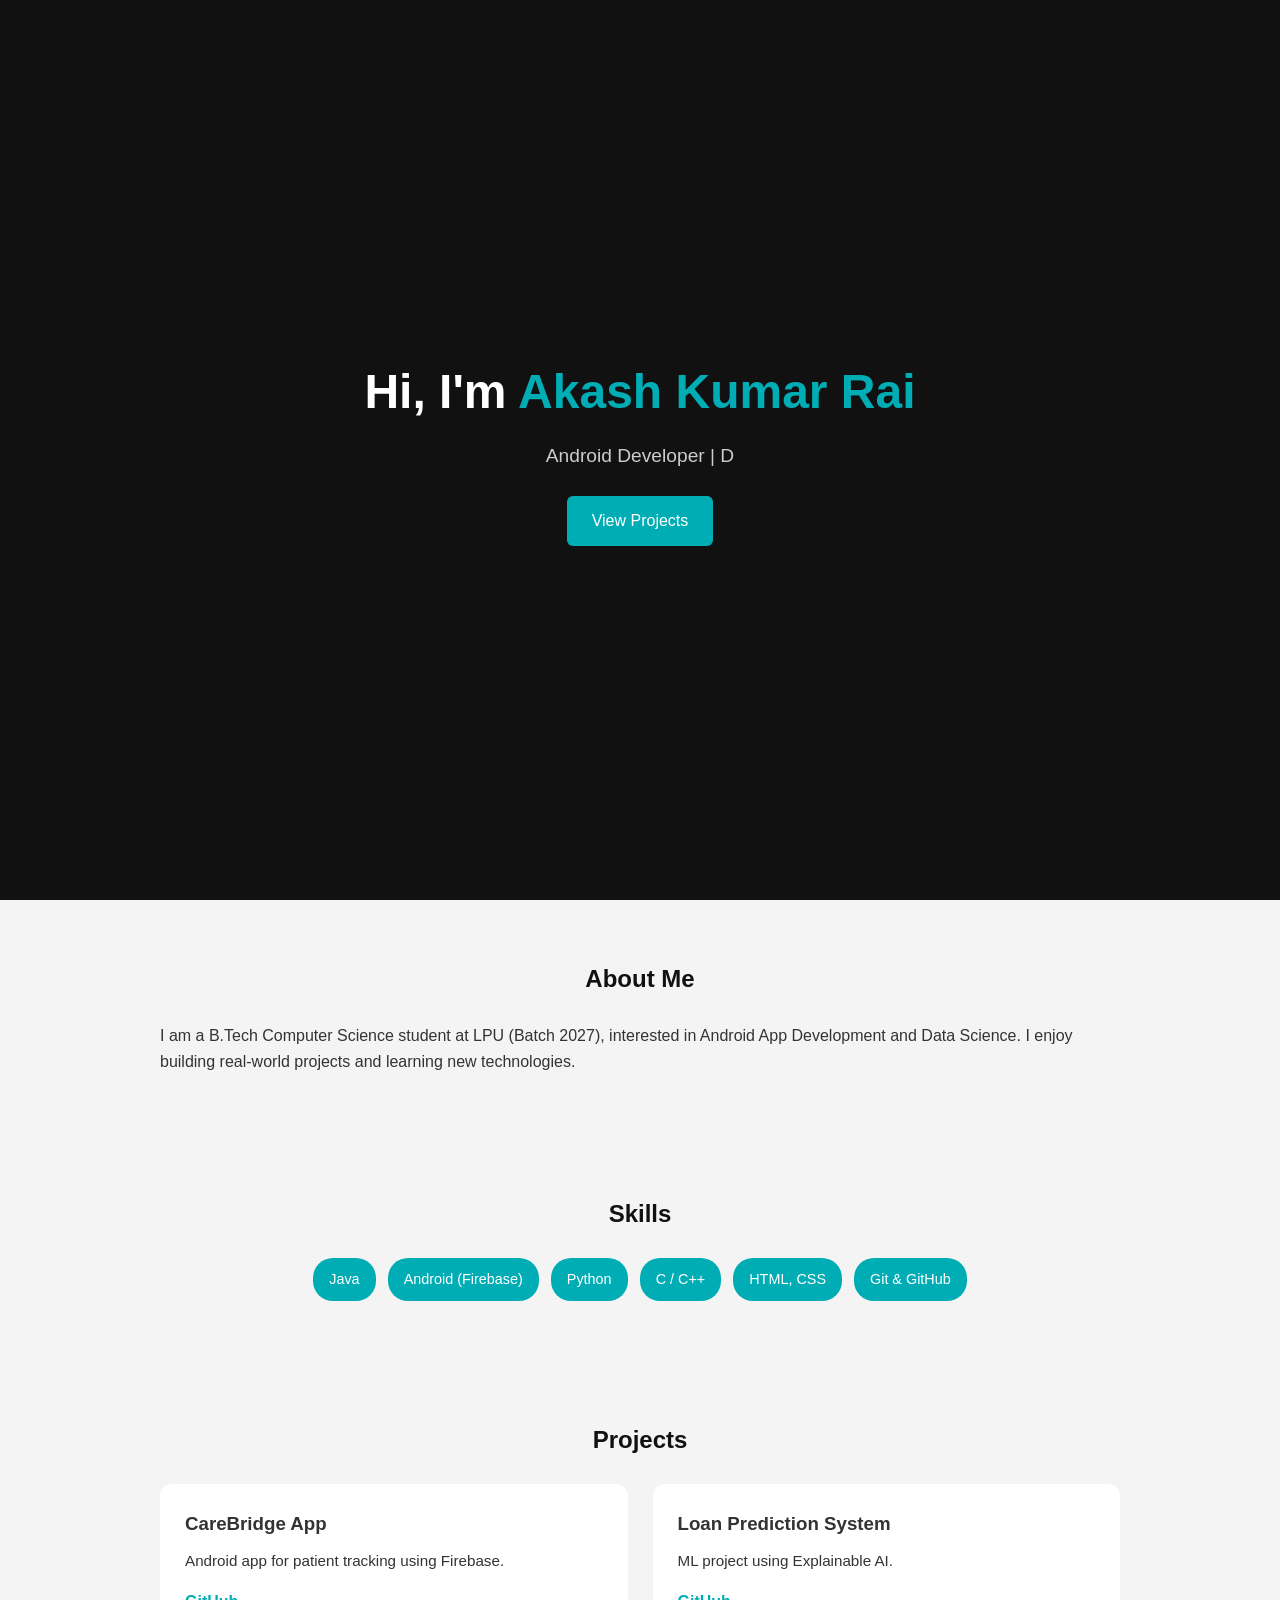
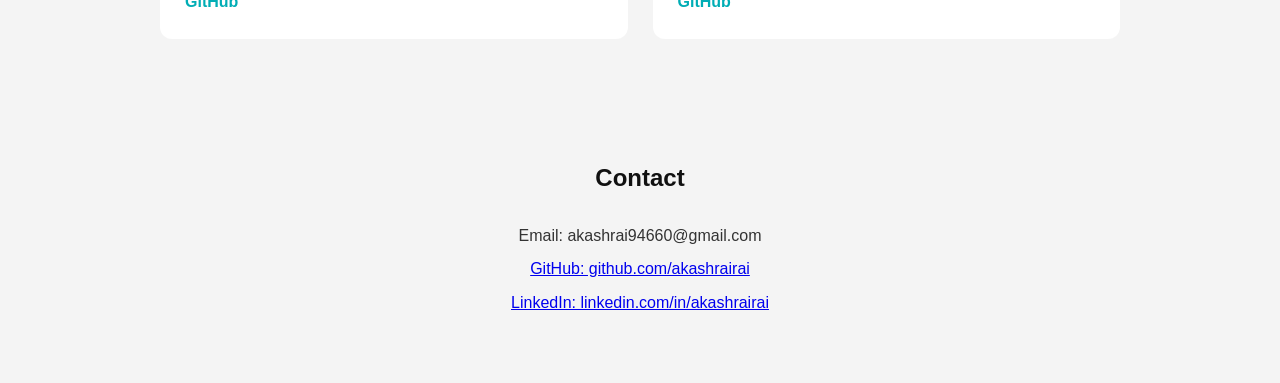
==== index.html @ 130ffe8b "initial portfolio commit" ====
<!DOCTYPE html>
<html lang="en">
<head>
  <meta charset="UTF-8" />
  <meta name="viewport" content="width=device-width, initial-scale=1.0"/>
  <title>Your Name | Portfolio</title>
  <link rel="stylesheet" href="style.css">
</head>
<body>

<header class="hero">
  <h1>Hi, I'm <span>Akash Kumar Rai</span></h1>
  <p id="typing"></p>
  <a href="#projects" class="btn">View Projects</a>
</header>

<section id="about" class="fade-in">
  <h2>About Me</h2>
  <p>I am a B.Tech Computer Science student at LPU (Batch 2027), interested in Android App Development and Data Science. I enjoy building real-world projects and learning new technologies.</p>
</section>

<section id="skills" class="fade-in">
  <h2>Skills</h2>
  <ul class="skills-list">
    <li>Java</li>
    <li>Android (Firebase)</li>
    <li>Python</li>
    <li>C / C++</li>
    <li>HTML, CSS</li>
    <li>Git & GitHub</li>
  </ul>
</section>

<section id="projects" class="fade-in">
  <h2>Projects</h2>
  <div id="project-container"></div>
</section>

<section id="contact" class="fade-in">
  <h2>Contact</h2>
  <p>Email: akashrai94660@gmail.com</p>
  <p><a href="https://github.com/akashrairai">GitHub: github.com/akashrairai</a></p>
  <p><a href="https://linkedin.com/in/akashrairai">LinkedIn: linkedin.com/in/akashrairai</a></p>
</section>

<script src="script.js"></script>
</body>
</html>
---- style.css ----
/* ===== RESET ===== */
* {
  margin: 0;
  padding: 0;
  box-sizing: border-box;
  font-family: Arial, sans-serif;
}

/* ===== BASE ===== */
html {
  scroll-behavior: smooth;
}

body {
  line-height: 1.6;
  background: #f4f4f4;
  color: #333;
}

/* ===== HERO ===== */
.hero {
  height: 100vh;
  background: #111;
  color: white;
  display: flex;
  flex-direction: column;
  justify-content: center;
  align-items: center;
  text-align: center;
  padding: 20px;
}

.hero h1 {
  font-size: 3rem;
}

.hero span {
  color: #00adb5;
}

#typing {
  margin-top: 10px;
  font-size: 1.2rem;
  color: #ccc;
}

/* ===== BUTTON ===== */
.btn {
  margin-top: 25px;
  padding: 12px 25px;
  background: #00adb5;
  color: white;
  text-decoration: none;
  border-radius: 6px;
  transition: background 0.2s ease, transform 0.2s ease;
}

.btn:hover {
  background: #019aa1;
  transform: translateY(-3px);
}

/* ===== SECTIONS ===== */
section {
  padding: 60px 20px;
  max-width: 1000px;
  margin: auto;
}

h2 {
  margin-bottom: 25px;
  color: #111;
  text-align: center;
}

/* ===== SKILLS ===== */
.skills-list {
  display: flex;
  flex-wrap: wrap;
  gap: 12px;
  justify-content: center;
}

.skills-list li {
  list-style: none;
  background: #00adb5;
  color: white;
  padding: 10px 16px;
  border-radius: 20px;
  font-size: 0.9rem;
}

/* ===== PROJECTS ===== */
#project-container {
  display: grid;
  grid-template-columns: repeat(auto-fit, minmax(260px, 1fr));
  gap: 25px;
}

.project-card {
  background: white;
  padding: 25px;
  border-radius: 12px;
  transition: transform 0.2s ease, box-shadow 0.2s ease;
}

.project-card h3 {
  margin-bottom: 10px;
}

.project-card p {
  font-size: 0.95rem;
  margin-bottom: 15px;
}

.project-card a {
  color: #00adb5;
  font-weight: bold;
  text-decoration: none;
}

.project-card:hover {
  transform: translateY(-5px);
  box-shadow: 0 12px 25px rgba(0,0,0,0.15);
}

/* ===== CONTACT ===== */
#contact p {
  text-align: center;
  margin-bottom: 8px;
}

/* ===== FADE-IN ANIMATION ===== */
.fade-in {
  opacity: 0;
  transform: translateY(20px);
  transition: all 0.8s ease;
}

.fade-in.show {
  opacity: 1;
  transform: translateY(0);
}

/* ===== MOBILE ===== */
@media (max-width: 768px) {
  .hero h1 {
    font-size: 2.2rem;
  }

  section {
    padding: 40px 15px;
  }
}
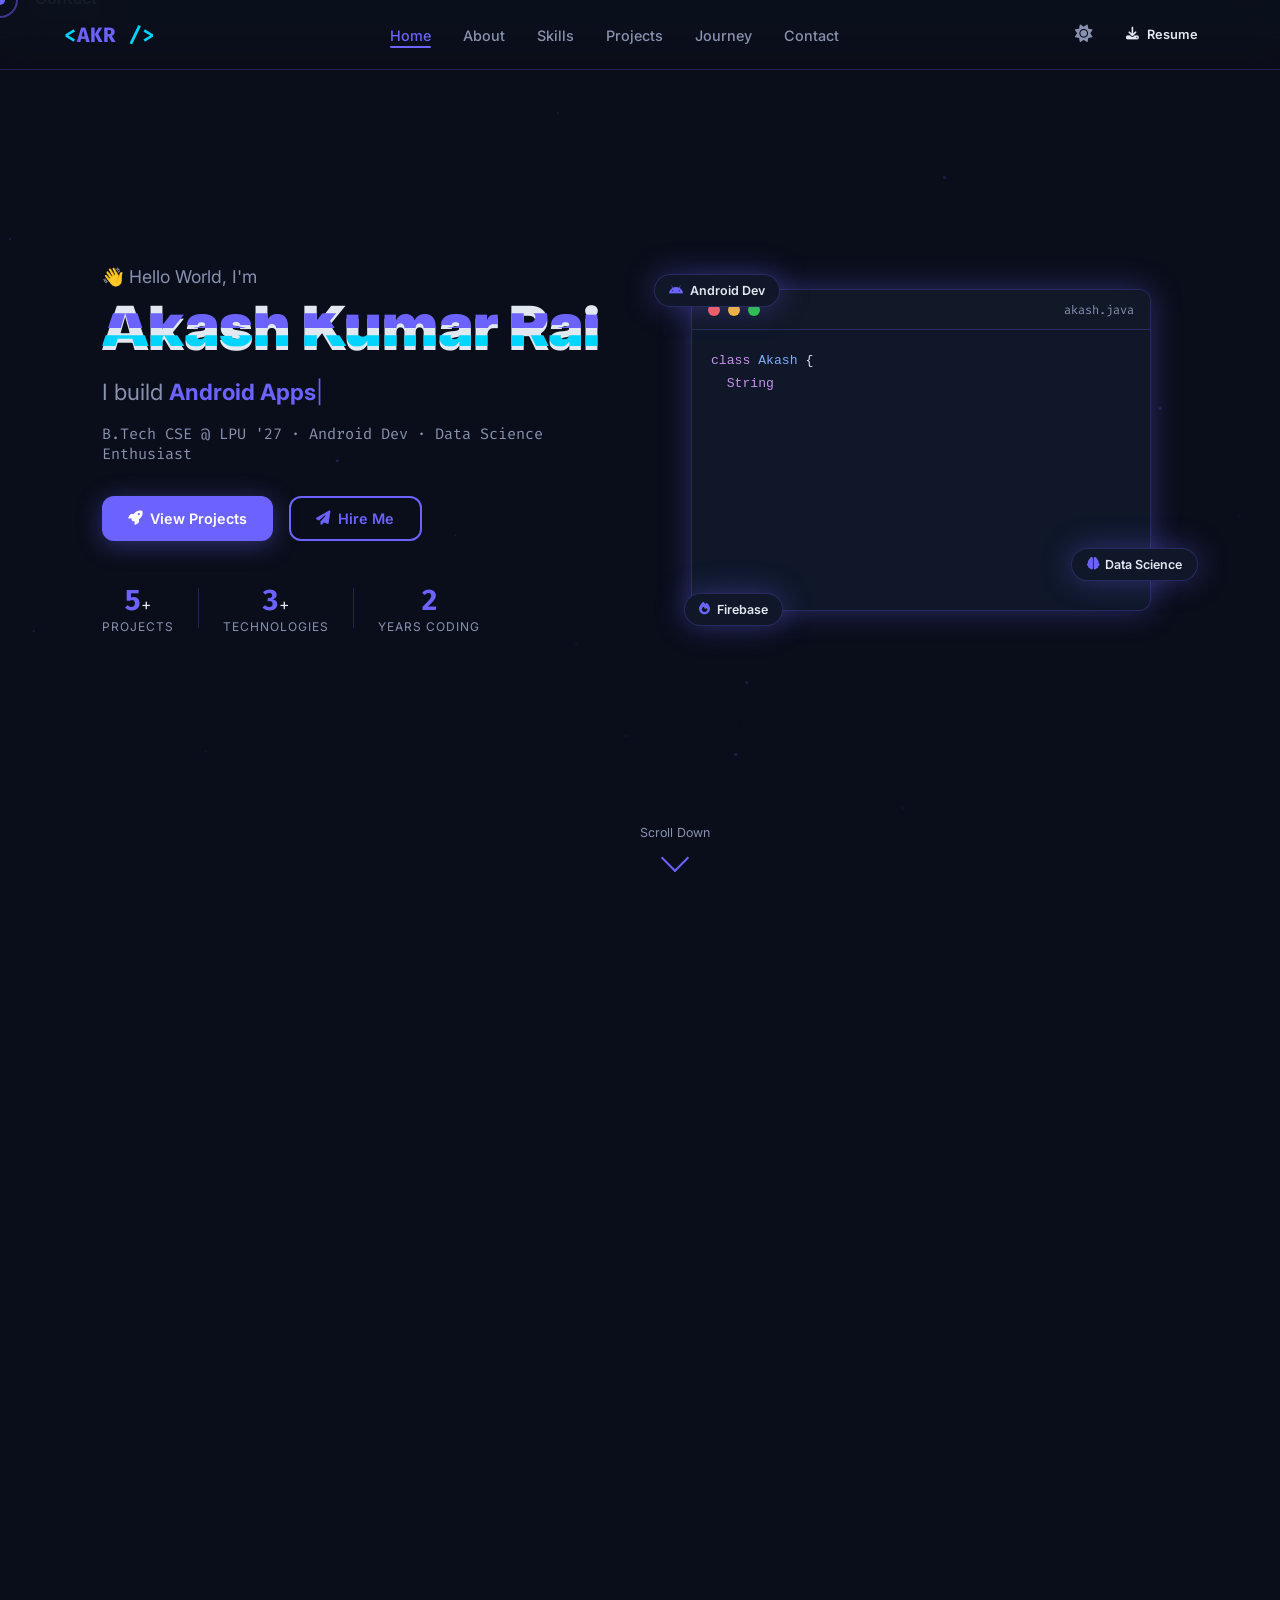
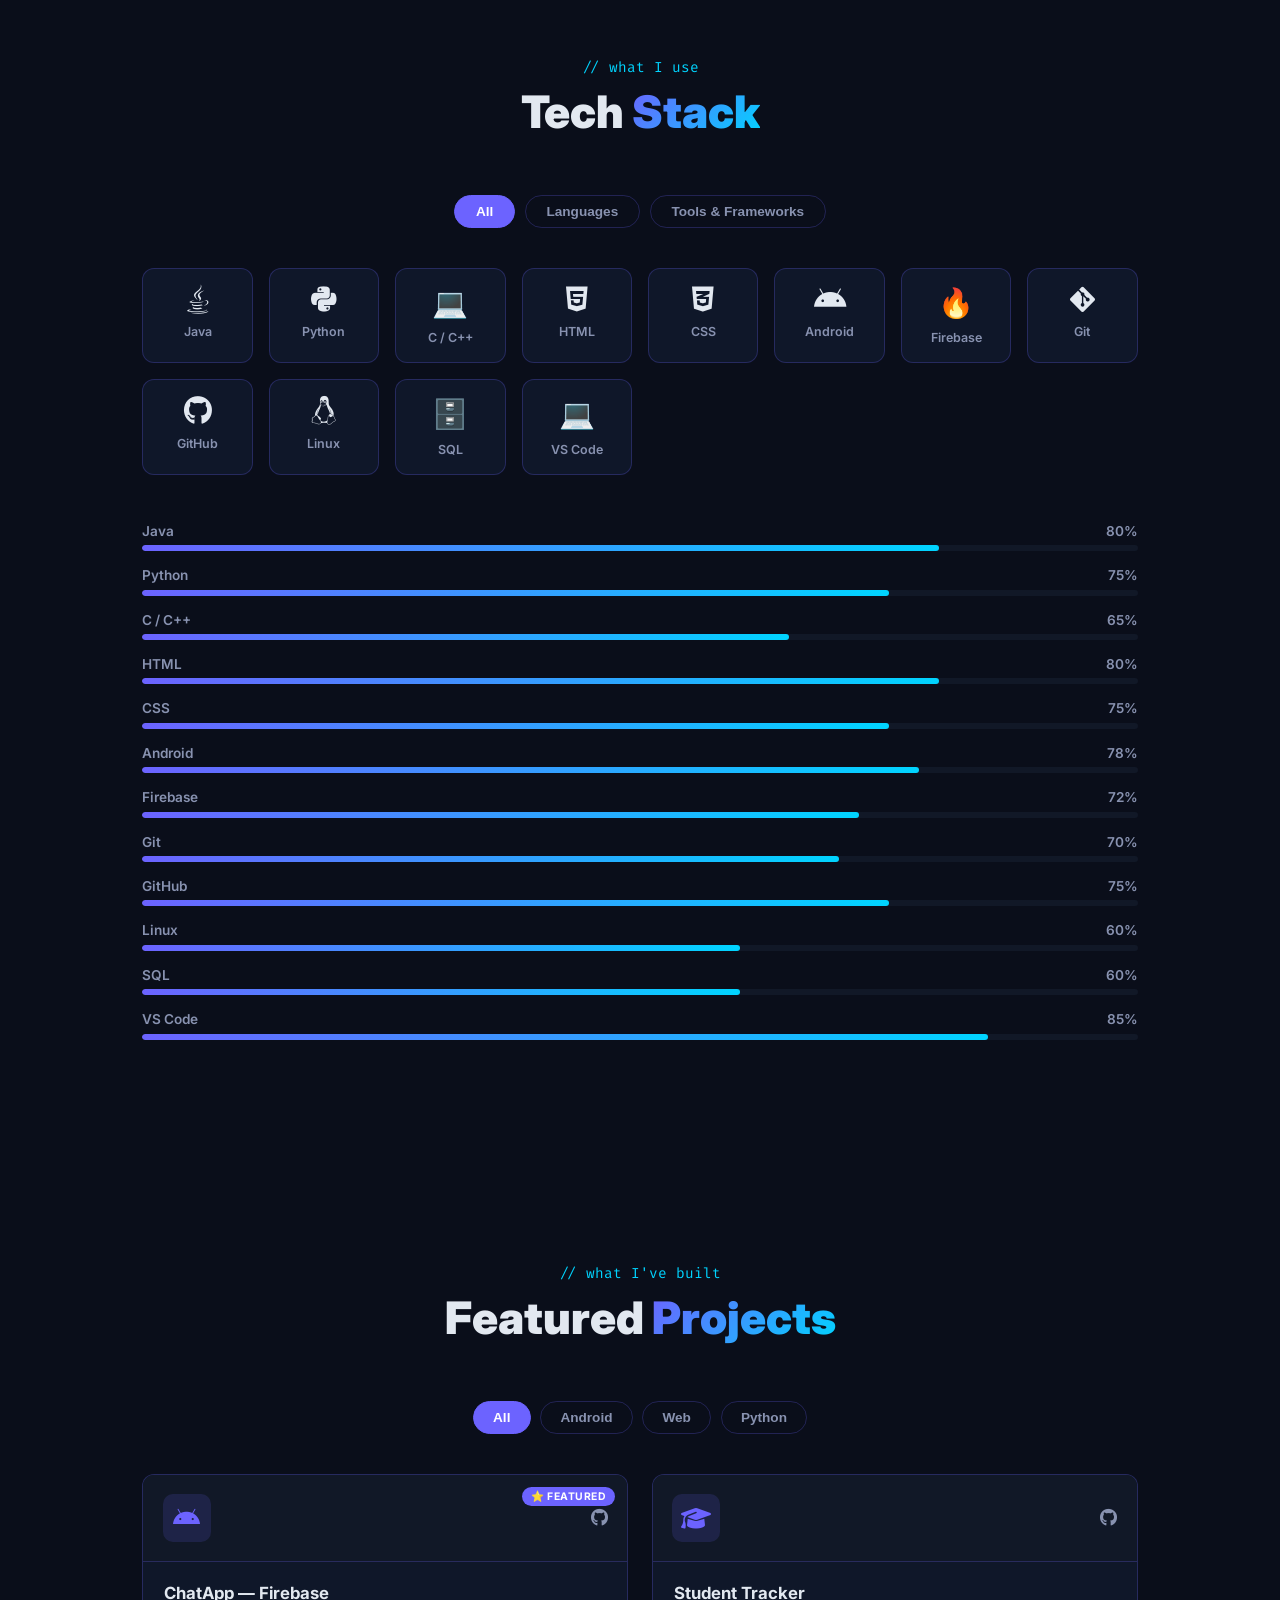
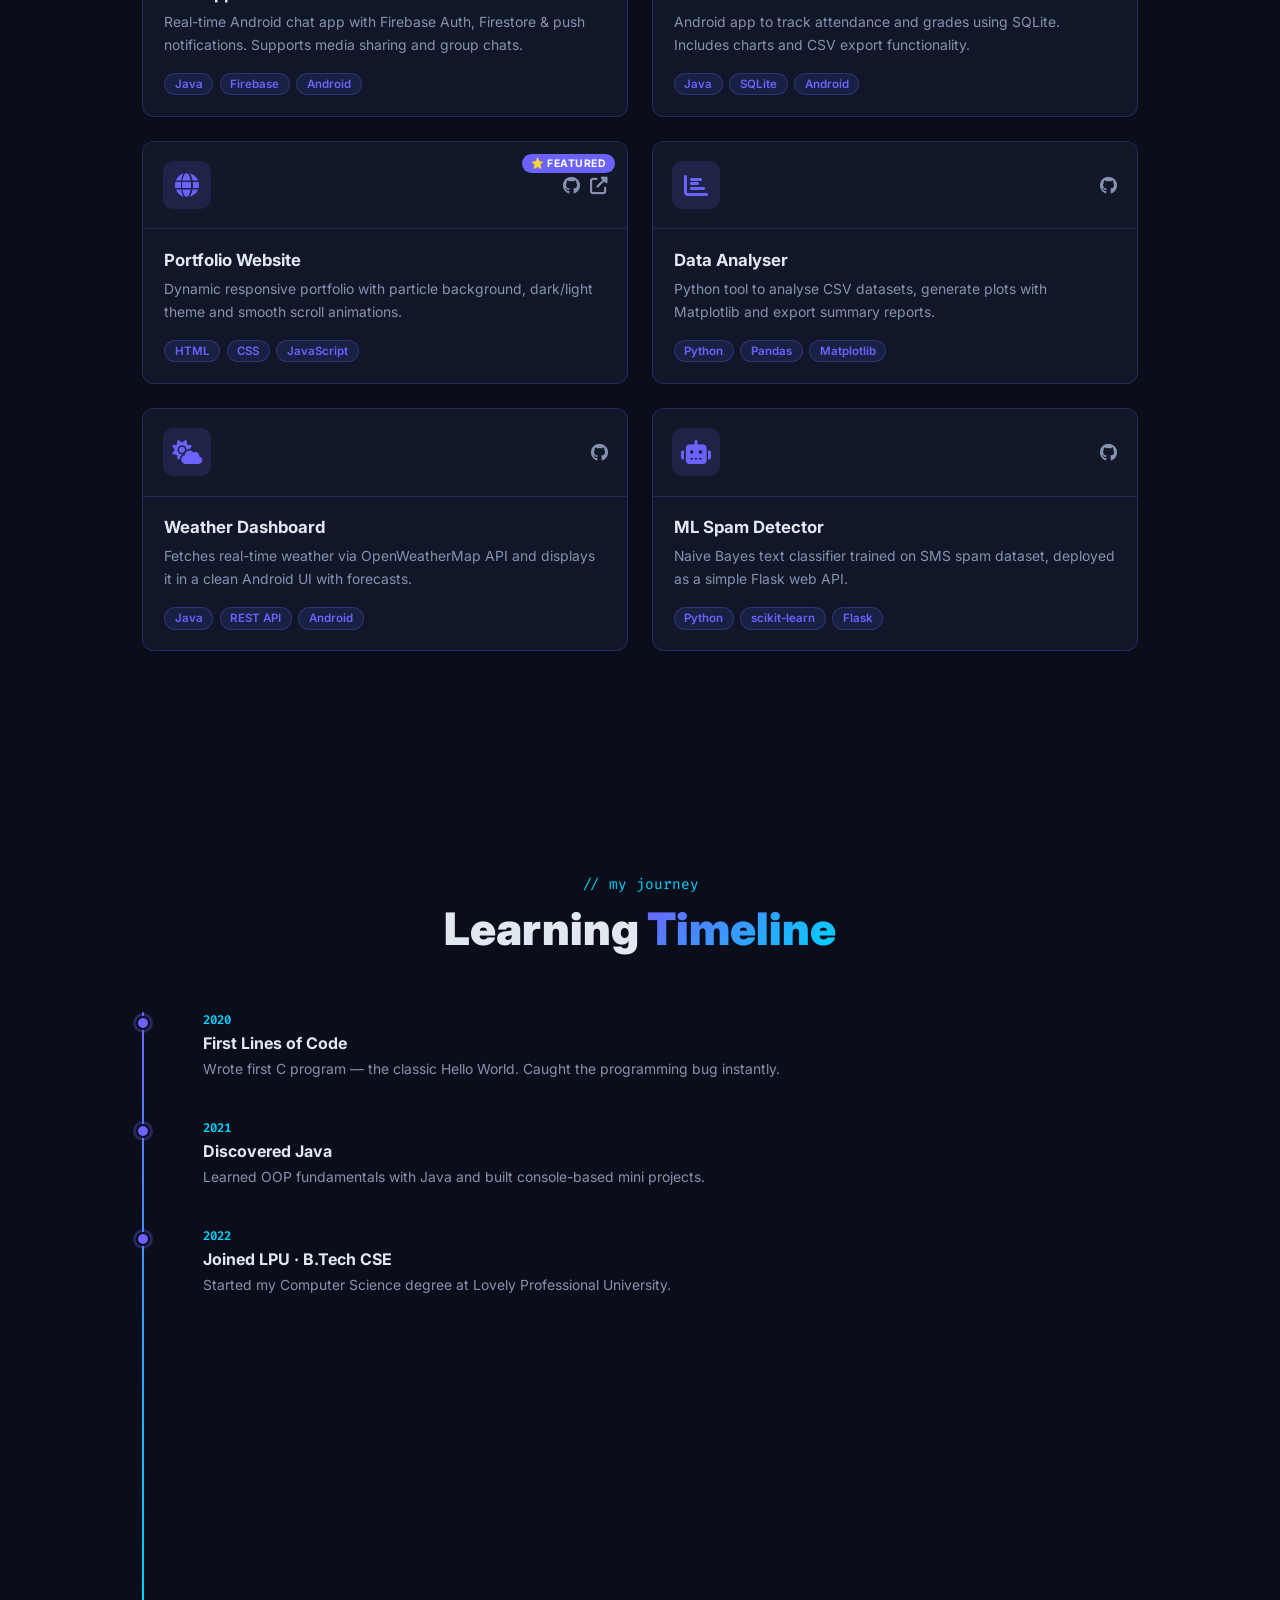
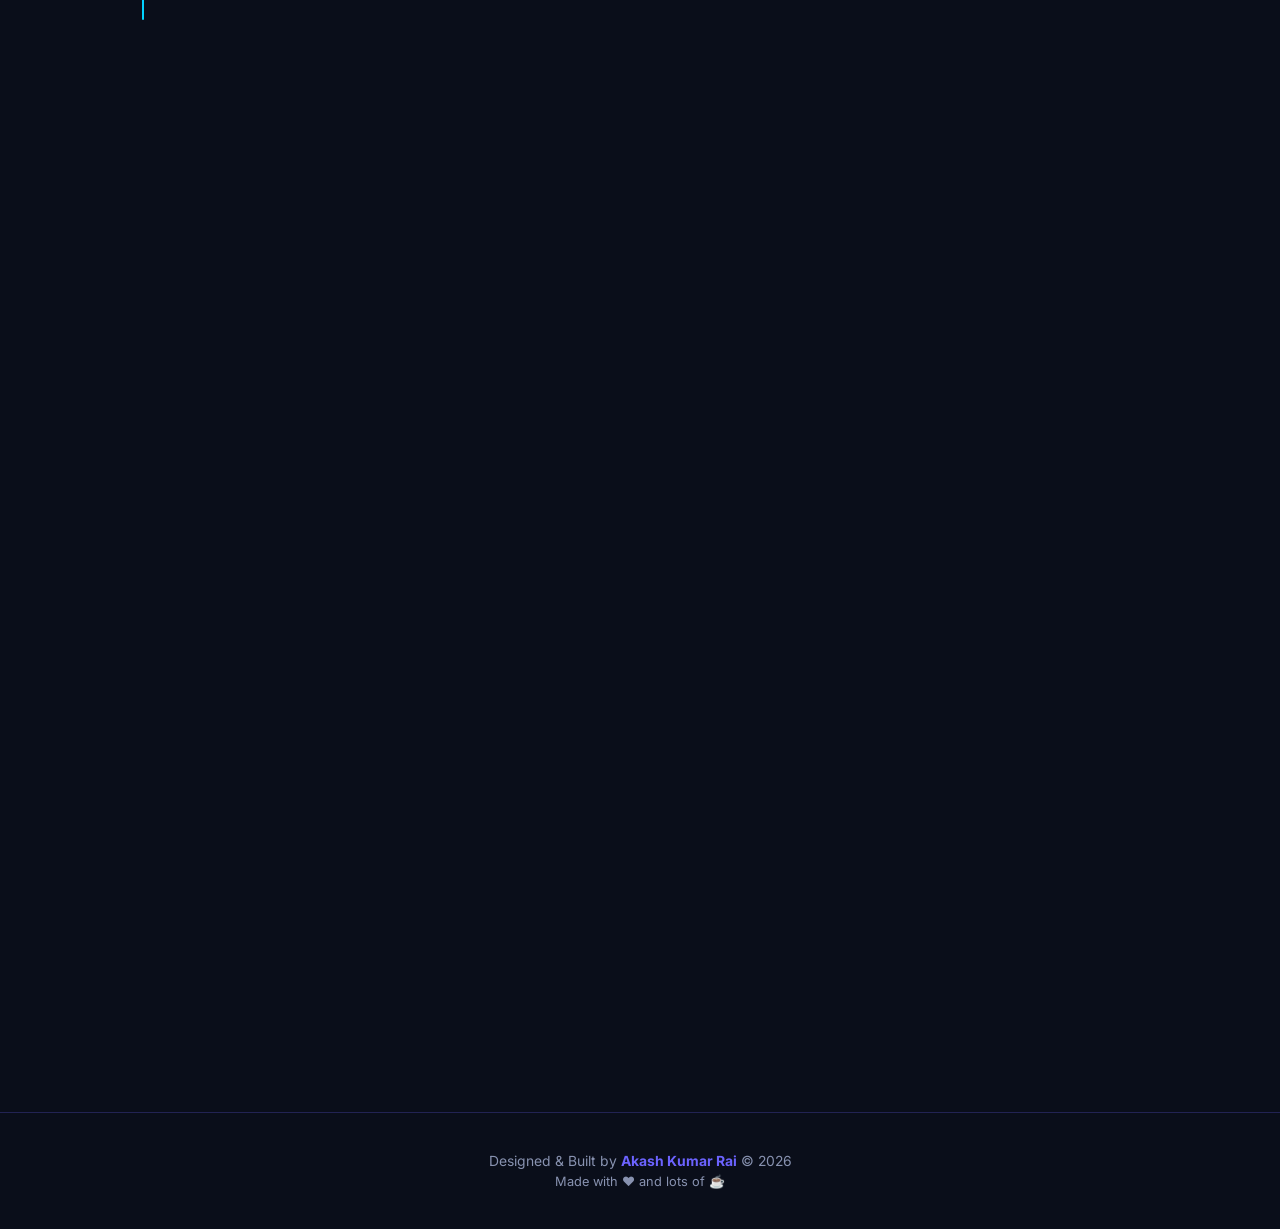
==== commit e82b1448: "update" ====
--- a/index.html
+++ b/index.html
@@ -1,48 +1,339 @@
 <!DOCTYPE html>
-<html lang="en">
+<html lang="en" data-theme="dark">
 <head>
   <meta charset="UTF-8" />
   <meta name="viewport" content="width=device-width, initial-scale=1.0"/>
-  <title>Your Name | Portfolio</title>
-  <link rel="stylesheet" href="style.css">
+  <title>Akash Kumar Rai | Portfolio</title>
+  <link rel="stylesheet" href="style.css"/>
+  <link rel="stylesheet" 
+    href="https://cdnjs.cloudflare.com/ajax/libs/font-awesome/6.5.0/css/all.min.css"/>
+  <link href="https://fonts.googleapis.com/css2?family=Fira+Code:wght@400;600&family=Inter:wght@300;400;600;700;900&display=swap" rel="stylesheet"/>
 </head>
 <body>
 
-<header class="hero">
-  <h1>Hi, I'm <span>Akash Kumar Rai</span></h1>
-  <p id="typing"></p>
-  <a href="#projects" class="btn">View Projects</a>
-</header>
-
-<section id="about" class="fade-in">
-  <h2>About Me</h2>
-  <p>I am a B.Tech Computer Science student at LPU (Batch 2027), interested in Android App Development and Data Science. I enjoy building real-world projects and learning new technologies.</p>
-</section>
-
-<section id="skills" class="fade-in">
-  <h2>Skills</h2>
-  <ul class="skills-list">
-    <li>Java</li>
-    <li>Android (Firebase)</li>
-    <li>Python</li>
-    <li>C / C++</li>
-    <li>HTML, CSS</li>
-    <li>Git & GitHub</li>
-  </ul>
-</section>
-
-<section id="projects" class="fade-in">
-  <h2>Projects</h2>
-  <div id="project-container"></div>
-</section>
-
-<section id="contact" class="fade-in">
-  <h2>Contact</h2>
-  <p>Email: akashrai94660@gmail.com</p>
-  <p><a href="https://github.com/akashrairai">GitHub: github.com/akashrairai</a></p>
-  <p><a href="https://linkedin.com/in/akashrairai">LinkedIn: linkedin.com/in/akashrairai</a></p>
-</section>
-
-<script src="script.js"></script>
+  <!-- ── LOADER ─────────────────────────────────────────── -->
+  <div id="loader">
+    <div class="loader-ring"></div>
+    <p class="loader-text">Initialising<span class="dots"></span></p>
+  </div>
+
+  <!-- ── CURSOR ─────────────────────────────────────────── -->
+  <div id="cursor"></div>
+  <div id="cursor-follower"></div>
+
+  <!-- ── PARTICLES ──────────────────────────────────────── -->
+  <canvas id="particles-canvas"></canvas>
+
+  <!-- ── NAVBAR ─────────────────────────────────────────── -->
+  <nav id="navbar">
+    <div class="nav-logo">
+      <span class="logo-bracket">&lt;</span>AKR
+      <span class="logo-bracket">/&gt;</span>
+    </div>
+    <ul class="nav-links">
+      <li><a href="#hero"     data-section="hero">Home</a></li>
+      <li><a href="#about"    data-section="about">About</a></li>
+      <li><a href="#skills"   data-section="skills">Skills</a></li>
+      <li><a href="#projects" data-section="projects">Projects</a></li>
+      <li><a href="#timeline" data-section="timeline">Journey</a></li>
+      <li><a href="#contact"  data-section="contact">Contact</a></li>
+    </ul>
+    <div class="nav-right">
+      <button id="theme-toggle" aria-label="Toggle theme">
+        <i class="fas fa-sun" id="theme-icon"></i>
+      </button>
+      <a href="resume.pdf" download class="btn btn-sm">
+        <i class="fas fa-download"></i> Resume
+      </a>
+      <button class="hamburger" id="hamburger" aria-label="Menu">
+        <span></span><span></span><span></span>
+      </button>
+    </div>
+  </nav>
+
+  <!-- Mobile Menu -->
+  <div class="mobile-menu" id="mobile-menu">
+    <a href="#hero"     onclick="closeMobileMenu()">Home</a>
+    <a href="#about"    onclick="closeMobileMenu()">About</a>
+    <a href="#skills"   onclick="closeMobileMenu()">Skills</a>
+    <a href="#projects" onclick="closeMobileMenu()">Projects</a>
+    <a href="#timeline" onclick="closeMobileMenu()">Journey</a>
+    <a href="#contact"  onclick="closeMobileMenu()">Contact</a>
+  </div>
+
+  <!-- ── HERO ───────────────────────────────────────────── -->
+  <section id="hero">
+    <div class="hero-content">
+      <p class="hero-greeting">
+        <span class="wave">👋</span> Hello World, I'm
+      </p>
+      <h1 class="hero-name">
+        <span class="glitch" data-text="Akash Kumar Rai">Akash Kumar Rai</span>
+      </h1>
+      <div class="hero-roles">
+        <span class="role-prefix">I build&nbsp;</span>
+        <span id="typed-role"></span><span class="cursor-blink">|</span>
+      </div>
+      <p class="hero-subtitle">
+        B.Tech CSE @ LPU '27 · Android Dev · Data Science Enthusiast
+      </p>
+      <div class="hero-cta">
+        <a href="#projects" class="btn btn-primary">
+          <i class="fas fa-rocket"></i> View Projects
+        </a>
+        <a href="#contact" class="btn btn-outline">
+          <i class="fas fa-paper-plane"></i> Hire Me
+        </a>
+      </div>
+      <div class="hero-stats">
+        <div class="stat">
+          <span class="stat-num" data-target="5">0</span>+
+          <span class="stat-label">Projects</span>
+        </div>
+        <div class="stat-divider"></div>
+        <div class="stat">
+          <span class="stat-num" data-target="3">0</span>+
+          <span class="stat-label">Technologies</span>
+        </div>
+        <div class="stat-divider"></div>
+        <div class="stat">
+          <span class="stat-num" data-target="2">0</span>
+          <span class="stat-label">Years Coding</span>
+        </div>
+      </div>
+    </div>
+    <div class="hero-visual">
+      <div class="code-card">
+        <div class="code-card-header">
+          <span class="dot red"></span>
+          <span class="dot yellow"></span>
+          <span class="dot green"></span>
+          <span class="code-card-title">akash.java</span>
+        </div>
+        <pre class="code-card-body"><code id="code-animation"></code></pre>
+      </div>
+      <div class="floating-badge badge-1">
+        <i class="fab fa-android"></i> Android Dev
+      </div>
+      <div class="floating-badge badge-2">
+        <i class="fas fa-brain"></i> Data Science
+      </div>
+      <div class="floating-badge badge-3">
+        <i class="fas fa-fire"></i> Firebase
+      </div>
+    </div>
+    <div class="scroll-indicator">
+      <span>Scroll Down</span>
+      <div class="scroll-arrow"></div>
+    </div>
+  </section>
+
+  <!-- ── ABOUT ──────────────────────────────────────────── -->
+  <section id="about" class="reveal">
+    <div class="section-header">
+      <span class="section-tag">// who am I?</span>
+      <h2>About <span class="highlight">Me</span></h2>
+    </div>
+    <div class="about-grid">
+      <div class="about-avatar-wrap">
+
+  <!-- Outer glowing ring -->
+  <div class="avatar-ring">
+
+    <!-- ✅ YOUR PHOTO GOES HERE -->
+    <!-- Replace "your-photo.jpg" with your actual image file name -->
+    <div class="avatar-inner">
+      <img
+        src="your-photo.jpg"
+        alt="Akash Kumar Rai"
+        class="avatar-photo"
+        onerror="this.style.display='none';
+                 document.querySelector('.avatar-fallback').style.display='flex';"
+      />
+      <!-- Fallback icon shown if image fails to load -->
+      <div class="avatar-fallback">
+        <i class="fas fa-user fa-4x"></i>
+      </div>
+    </div>
+
+  </div>
+
+  <!-- Decorative status badge -->
+  <div class="avatar-status">
+    <span class="status-pulse"></span>
+    Available for Internship
+  </div>
+
+  <!-- Orbiting tech icons -->
+  <div class="avatar-orbit orbit-1">
+    <span><i class="fab fa-java"></i></span>
+  </div>
+  <div class="avatar-orbit orbit-2">
+    <span><i class="fab fa-python"></i></span>
+  </div>
+  <div class="avatar-orbit orbit-3">
+    <span><i class="fab fa-android"></i></span>
+  </div>
+
+</div>
+      <div class="about-text">
+        <p>
+          I'm a passionate <strong>Computer Science student</strong> at
+          Lovely Professional University (Batch 2027), diving deep into
+          <strong>Android App Development</strong> and
+          <strong>Data Science</strong>.
+        </p>
+        <p>
+          I love turning ideas into real-world applications — from crafting
+          seamless mobile experiences with <strong>Firebase</strong> to
+          analysing data with <strong>Python</strong>. Every project is a
+          new challenge and I embrace it with curiosity.
+        </p>
+        <p>
+          When I'm not coding, I'm exploring open-source, tinkering with
+          algorithms, or levelling up on competitive programming.
+        </p>
+        <div class="about-pills">
+          <span class="pill"><i class="fas fa-graduation-cap"></i> LPU · B.Tech CSE</span>
+          <span class="pill"><i class="fas fa-map-marker-alt"></i> India</span>
+          <span class="pill"><i class="fas fa-circle status-dot"></i> Open to Internships</span>
+        </div>
+      </div>
+    </div>
+  </section>
+
+  <!-- ── SKILLS ─────────────────────────────────────────── -->
+  <section id="skills" class="reveal">
+    <div class="section-header">
+      <span class="section-tag">// what I use</span>
+      <h2>Tech <span class="highlight">Stack</span></h2>
+    </div>
+
+    <div class="skills-tabs">
+      <button class="tab-btn active" data-tab="all">All</button>
+      <button class="tab-btn" data-tab="languages">Languages</button>
+      <button class="tab-btn" data-tab="tools">Tools & Frameworks</button>
+    </div>
+
+    <div class="skills-grid" id="skills-grid"></div>
+
+    <div class="proficiency-bars" id="proficiency-bars"></div>
+  </section>
+
+  <!-- ── PROJECTS ───────────────────────────────────────── -->
+  <section id="projects" class="reveal">
+    <div class="section-header">
+      <span class="section-tag">// what I've built</span>
+      <h2>Featured <span class="highlight">Projects</span></h2>
+    </div>
+
+    <div class="project-filter">
+      <button class="filter-btn active" data-filter="all">All</button>
+      <button class="filter-btn" data-filter="android">Android</button>
+      <button class="filter-btn" data-filter="web">Web</button>
+      <button class="filter-btn" data-filter="python">Python</button>
+    </div>
+
+    <div class="projects-grid" id="projects-grid"></div>
+  </section>
+
+  <!-- ── TIMELINE ───────────────────────────────────────── -->
+  <section id="timeline" class="reveal">
+    <div class="section-header">
+      <span class="section-tag">// my journey</span>
+      <h2>Learning <span class="highlight">Timeline</span></h2>
+    </div>
+    <div class="timeline" id="timeline-container"></div>
+  </section>
+
+  <!-- ── CONTACT ────────────────────────────────────────── -->
+  <section id="contact" class="reveal">
+    <div class="section-header">
+      <span class="section-tag">// let's connect</span>
+      <h2>Get In <span class="highlight">Touch</span></h2>
+    </div>
+    <div class="contact-grid">
+      <div class="contact-info">
+        <p class="contact-intro">
+          I'm currently looking for <strong>internship opportunities</strong>
+          and exciting projects. Whether you have a question or just want to
+          say hi — my inbox is always open!
+        </p>
+        <div class="contact-links">
+          <a href="mailto:akashrai94660@gmail.com" class="contact-card">
+            <i class="fas fa-envelope"></i>
+            <div>
+              <span class="c-label">Email</span>
+              <span class="c-value">akashrai94660@gmail.com</span>
+            </div>
+          </a>
+          <a href="https://github.com/akashrairai"
+             target="_blank" class="contact-card">
+            <i class="fab fa-github"></i>
+            <div>
+              <span class="c-label">GitHub</span>
+              <span class="c-value">github.com/akashrairai</span>
+            </div>
+          </a>
+          <a href="https://linkedin.com/in/akashrairai"
+             target="_blank" class="contact-card">
+            <i class="fab fa-linkedin"></i>
+            <div>
+              <span class="c-label">LinkedIn</span>
+              <span class="c-value">linkedin.com/in/akashrairai</span>
+            </div>
+          </a>
+        </div>
+      </div>
+
+      <form class="contact-form" id="contact-form" novalidate>
+        <div class="form-group">
+          <label for="cf-name">Your Name</label>
+          <input type="text" id="cf-name" placeholder="John Doe" required/>
+          <span class="form-error" id="err-name"></span>
+        </div>
+        <div class="form-group">
+          <label for="cf-email">Email Address</label>
+          <input type="email" id="cf-email" placeholder="john@example.com" required/>
+          <span class="form-error" id="err-email"></span>
+        </div>
+        <div class="form-group">
+          <label for="cf-subject">Subject</label>
+          <input type="text" id="cf-subject" placeholder="Let's collaborate!"/>
+        </div>
+        <div class="form-group">
+          <label for="cf-message">Message</label>
+          <textarea id="cf-message" rows="5"
+            placeholder="Tell me about your project..." required></textarea>
+          <span class="form-error" id="err-msg"></span>
+        </div>
+        <button type="submit" class="btn btn-primary" id="submit-btn">
+          <i class="fas fa-paper-plane"></i> Send Message
+        </button>
+        <div class="form-success" id="form-success">
+          <i class="fas fa-check-circle"></i> Message sent! I'll reply soon 🚀
+        </div>
+      </form>
+    </div>
+  </section>
+
+  <!-- ── FOOTER ─────────────────────────────────────────── -->
+  <footer>
+    <p>
+      Designed & Built by
+      <strong>Akash Kumar Rai</strong>
+      <span id="footer-year"></span>
+    </p>
+    <p class="footer-sub">
+      Made with <span class="heart">❤️</span> and lots of ☕
+    </p>
+  </footer>
+
+  <!-- ── BACK TO TOP ────────────────────────────────────── -->
+  <button id="back-to-top" aria-label="Back to top">
+    <i class="fas fa-chevron-up"></i>
+  </button>
+
+  <script src="script.js"></script>
 </body>
-</html>
+</html>
--- a/style.css
+++ b/style.css
@@ -1,154 +1,955 @@
-/* ===== RESET ===== */
-* {
-  margin: 0;
-  padding: 0;
-  box-sizing: border-box;
-  font-family: Arial, sans-serif;
-}
-
-/* ===== BASE ===== */
-html {
-  scroll-behavior: smooth;
-}
+/* ═══════════════════════════════════════════════════════
+   ROOT & RESET
+═══════════════════════════════════════════════════════ */
+:root {
+  --bg:          #0a0e1a;
+  --bg-card:     #0f1729;
+  --bg-alt:      #111827;
+  --accent:      #6c63ff;
+  --accent-2:    #00d4ff;
+  --accent-3:    #ff6584;
+  --text:        #e2e8f0;
+  --text-muted:  #8892b0;
+  --border:      rgba(108,99,255,.25);
+  --glow:        0 0 30px rgba(108,99,255,.35);
+  --radius:      12px;
+  --transition:  .3s cubic-bezier(.4,0,.2,1);
+  --font:        'Inter', sans-serif;
+  --font-mono:   'Fira Code', monospace;
+  --nav-h:       70px;
+}
+[data-theme="light"] {
+  --bg:          #f0f4ff;
+  --bg-card:     #ffffff;
+  --bg-alt:      #e8edf8;
+  --text:        #1a202c;
+  --text-muted:  #4a5568;
+  --border:      rgba(108,99,255,.2);
+  --glow:        0 0 30px rgba(108,99,255,.15);
+}
+
+*, *::before, *::after { margin:0; padding:0; box-sizing:border-box; }
+
+html { scroll-behavior: smooth; scroll-padding-top: var(--nav-h); }
 
 body {
+  font-family: var(--font);
+  background: var(--bg);
+  color: var(--text);
+  overflow-x: hidden;
+  transition: background var(--transition), color var(--transition);
+  cursor: none;
+}
+
+a { color: inherit; text-decoration: none; }
+ul { list-style: none; }
+img { max-width: 100%; }
+
+/* ═══════════════════════════════════════════════════════
+   SCROLLBAR
+═══════════════════════════════════════════════════════ */
+::-webkit-scrollbar { width: 5px; }
+::-webkit-scrollbar-track { background: var(--bg); }
+::-webkit-scrollbar-thumb {
+  background: var(--accent);
+  border-radius: 99px;
+}
+
+/* ═══════════════════════════════════════════════════════
+   LOADER
+═══════════════════════════════════════════════════════ */
+#loader {
+  position: fixed; inset: 0;
+  background: var(--bg);
+  display: flex; flex-direction: column;
+  align-items: center; justify-content: center;
+  z-index: 9999;
+  transition: opacity .5s, visibility .5s;
+}
+#loader.hidden { opacity: 0; visibility: hidden; }
+
+.loader-ring {
+  width: 70px; height: 70px;
+  border: 4px solid var(--border);
+  border-top-color: var(--accent);
+  border-radius: 50%;
+  animation: spin 1s linear infinite;
+}
+.loader-text {
+  margin-top: 16px;
+  font-family: var(--font-mono);
+  color: var(--accent);
+  font-size: .9rem;
+}
+.dots::after {
+  content: '...';
+  animation: dots 1.2s steps(4, end) infinite;
+}
+@keyframes dots {
+  0%,20%  { content: ''; }
+  40%     { content: '.'; }
+  60%     { content: '..'; }
+  80%,100%{ content: '...'; }
+}
+
+/* ═══════════════════════════════════════════════════════
+   CUSTOM CURSOR
+═══════════════════════════════════════════════════════ */
+#cursor {
+  width: 10px; height: 10px;
+  background: var(--accent);
+  border-radius: 50%;
+  position: fixed; pointer-events: none;
+  z-index: 9998; transform: translate(-50%,-50%);
+  transition: transform .1s;
+}
+#cursor-follower {
+  width: 36px; height: 36px;
+  border: 2px solid var(--accent);
+  border-radius: 50%;
+  position: fixed; pointer-events: none;
+  z-index: 9997; transform: translate(-50%,-50%);
+  transition: transform .15s ease, width .3s, height .3s, opacity .3s;
+  opacity: .5;
+}
+#cursor-follower.hovered {
+  width: 60px; height: 60px;
+  opacity: .2;
+  background: var(--accent);
+}
+
+/* ═══════════════════════════════════════════════════════
+   PARTICLES
+═══════════════════════════════════════════════════════ */
+#particles-canvas {
+  position: fixed; inset: 0;
+  pointer-events: none;
+  z-index: 0;
+  opacity: .35;
+}
+
+/* ═══════════════════════════════════════════════════════
+   NAVBAR
+═══════════════════════════════════════════════════════ */
+#navbar {
+  position: fixed; top: 0; left: 0; right: 0;
+  height: var(--nav-h);
+  display: flex; align-items: center; justify-content: space-between;
+  padding: 0 clamp(1rem, 5vw, 4rem);
+  background: rgba(10,14,26,.8);
+  backdrop-filter: blur(16px);
+  border-bottom: 1px solid var(--border);
+  z-index: 1000;
+  transition: background var(--transition);
+}
+#navbar.scrolled { background: rgba(10,14,26,.97); }
+
+.nav-logo {
+  font-family: var(--font-mono);
+  font-size: 1.3rem;
+  font-weight: 700;
+  color: var(--accent);
+  letter-spacing: 1px;
+}
+.logo-bracket { color: var(--accent-2); }
+
+.nav-links { display: flex; gap: 2rem; }
+.nav-links a {
+  font-size: .9rem;
+  font-weight: 500;
+  color: var(--text-muted);
+  position: relative;
+  transition: color var(--transition);
+}
+.nav-links a::after {
+  content: '';
+  position: absolute; bottom: -4px; left: 0;
+  width: 0; height: 2px;
+  background: var(--accent);
+  border-radius: 2px;
+  transition: width var(--transition);
+}
+.nav-links a:hover,
+.nav-links a.active { color: var(--accent); }
+.nav-links a:hover::after,
+.nav-links a.active::after { width: 100%; }
+
+.nav-right { display: flex; align-items: center; gap: 1rem; }
+
+#theme-toggle {
+  background: none; border: none;
+  color: var(--text-muted);
+  font-size: 1.1rem;
+  cursor: none;
+  transition: color var(--transition), transform var(--transition);
+}
+#theme-toggle:hover { color: var(--accent); transform: rotate(20deg); }
+
+.hamburger {
+  display: none; flex-direction: column;
+  gap: 5px; background: none; border: none;
+  cursor: none;
+}
+.hamburger span {
+  display: block; width: 24px; height: 2px;
+  background: var(--text);
+  border-radius: 2px;
+  transition: var(--transition);
+}
+.hamburger.open span:nth-child(1) { transform: rotate(45deg) translate(5px,5px); }
+.hamburger.open span:nth-child(2) { opacity: 0; }
+.hamburger.open span:nth-child(3) { transform: rotate(-45deg) translate(5px,-5px); }
+
+.mobile-menu {
+  position: fixed; top: var(--nav-h); left: 0; right: 0;
+  background: var(--bg-card);
+  border-bottom: 1px solid var(--border);
+  display: flex; flex-direction: column;
+  transform: translateY(-110%);
+  transition: transform var(--transition);
+  z-index: 999;
+  padding: 1rem 0;
+}
+.mobile-menu.open { transform: translateY(0); }
+.mobile-menu a {
+  padding: .85rem 2rem;
+  font-weight: 600;
+  color: var(--text-muted);
+  border-left: 3px solid transparent;
+  transition: var(--transition);
+}
+.mobile-menu a:hover {
+  color: var(--accent);
+  border-left-color: var(--accent);
+  background: rgba(108,99,255,.05);
+}
+
+/* ═══════════════════════════════════════════════════════
+   BUTTONS
+═══════════════════════════════════════════════════════ */
+.btn {
+  display: inline-flex; align-items: center; gap: .5rem;
+  padding: .75rem 1.6rem;
+  border-radius: var(--radius);
+  font-size: .9rem;
+  font-weight: 600;
+  cursor: none;
+  transition: var(--transition);
+  border: none;
+}
+.btn-primary {
+  background: var(--accent);
+  color: #fff;
+  box-shadow: 0 4px 24px rgba(108,99,255,.4);
+}
+.btn-primary:hover {
+  background: #5a52e0;
+  transform: translateY(-2px);
+  box-shadow: 0 8px 32px rgba(108,99,255,.5);
+}
+.btn-outline {
+  background: transparent;
+  color: var(--accent);
+  border: 2px solid var(--accent);
+}
+.btn-outline:hover {
+  background: var(--accent);
+  color: #fff;
+  transform: translateY(-2px);
+}
+.btn-sm { padding: .5rem 1.1rem; font-size: .8rem; }
+
+/* ═══════════════════════════════════════════════════════
+   SECTION COMMONS
+═══════════════════════════════════════════════════════ */
+section {
+  position: relative; z-index: 1;
+  padding: 7rem clamp(1rem, 8vw, 8rem);
+  max-width: 1200px;
+  margin: 0 auto;
+}
+.section-header {
+  text-align: center;
+  margin-bottom: 3.5rem;
+}
+.section-tag {
+  font-family: var(--font-mono);
+  font-size: .9rem;
+  color: var(--accent-2);
+  display: block;
+  margin-bottom: .5rem;
+}
+.section-header h2 {
+  font-size: clamp(1.8rem, 4vw, 2.8rem);
+  font-weight: 900;
+}
+.highlight {
+  background: linear-gradient(135deg, var(--accent), var(--accent-2));
+  -webkit-background-clip: text;
+  -webkit-text-fill-color: transparent;
+}
+
+/* Reveal animation */
+.reveal {
+  opacity: 0;
+  transform: translateY(40px);
+  transition: opacity .7s ease, transform .7s ease;
+}
+.reveal.visible { opacity: 1; transform: none; }
+
+/* ═══════════════════════════════════════════════════════
+   HERO
+═══════════════════════════════════════════════════════ */
+#hero {
+  min-height: 100vh;
+  max-width: 100%;
+  padding: 0 clamp(1.5rem, 8vw, 8rem);
+  display: grid;
+  grid-template-columns: 1fr 1fr;
+  align-items: center;
+  gap: 3rem;
+  position: relative;
+}
+
+.hero-greeting {
+  font-size: 1.1rem;
+  color: var(--text-muted);
+  margin-bottom: .5rem;
+}
+.wave { display: inline-block; animation: wave 2s infinite; }
+@keyframes wave {
+  0%,100% { transform: rotate(0deg); }
+  20%,60% { transform: rotate(20deg); }
+  40%,80% { transform: rotate(-10deg); }
+}
+
+.hero-name {
+  font-size: clamp(2.2rem, 5vw, 3.8rem);
+  font-weight: 900;
+  line-height: 1.1;
+  margin-bottom: 1rem;
+}
+
+/* Glitch effect */
+.glitch {
+  position: relative;
+}
+.glitch::before, .glitch::after {
+  content: attr(data-text);
+  position: absolute; top: 0; left: 0;
+  width: 100%; height: 100%;
+}
+.glitch::before {
+  color: var(--accent);
+  animation: glitch1 3.5s infinite;
+  clip-path: polygon(0 30%,100% 30%,100% 50%,0 50%);
+}
+.glitch::after {
+  color: var(--accent-2);
+  animation: glitch2 3.5s infinite;
+  clip-path: polygon(0 60%,100% 60%,100% 75%,0 75%);
+}
+@keyframes glitch1 {
+  0%,95%,100% { transform: none; opacity: 0; }
+  96% { transform: translate(-3px,1px); opacity: .6; }
+  97% { transform: translate(3px,-1px); opacity: .6; }
+  98% { transform: translate(-2px,2px); opacity: .6; }
+  99% { transform: translate(0); opacity: 0; }
+}
+@keyframes glitch2 {
+  0%,95%,100% { transform: none; opacity: 0; }
+  96% { transform: translate(3px,1px); opacity: .5; }
+  97% { transform: translate(-3px,-1px); opacity: .5; }
+  98% { transform: translate(2px,2px); opacity: .5; }
+  99% { transform: translate(0); opacity: 0; }
+}
+
+.hero-roles {
+  font-size: clamp(1.1rem, 2.5vw, 1.4rem);
+  color: var(--text-muted);
+  margin-bottom: 1.2rem;
+  display: flex; align-items: center;
+}
+#typed-role { color: var(--accent); font-weight: 700; }
+.cursor-blink {
+  color: var(--accent);
+  animation: blink .7s step-end infinite;
+}
+@keyframes blink { 50% { opacity: 0; } }
+
+.hero-subtitle {
+  font-size: .95rem;
+  color: var(--text-muted);
+  margin-bottom: 2rem;
+  font-family: var(--font-mono);
+}
+
+.hero-cta { display: flex; gap: 1rem; flex-wrap: wrap; margin-bottom: 2.5rem; }
+
+.hero-stats {
+  display: flex; align-items: center; gap: 1.5rem;
+}
+.stat { text-align: center; }
+.stat-num {
+  font-size: 1.8rem;
+  font-weight: 900;
+  color: var(--accent);
+  font-family: var(--font-mono);
+}
+.stat-label {
+  display: block;
+  font-size: .75rem;
+  color: var(--text-muted);
+  text-transform: uppercase;
+  letter-spacing: 1px;
+}
+.stat-divider {
+  width: 1px; height: 40px;
+  background: var(--border);
+}
+
+/* Code Card */
+.hero-visual { position: relative; display: flex; justify-content: center; }
+
+.code-card {
+  background: var(--bg-card);
+  border: 1px solid var(--border);
+  border-radius: var(--radius);
+  overflow: hidden;
+  width: 100%; max-width: 460px;
+  box-shadow: var(--glow);
+  animation: float 4s ease-in-out infinite;
+}
+@keyframes float {
+  0%,100% { transform: translateY(0); }
+  50%     { transform: translateY(-12px); }
+}
+.code-card-header {
+  display: flex; align-items: center; gap: .5rem;
+  background: var(--bg-alt);
+  padding: .7rem 1rem;
+  border-bottom: 1px solid var(--border);
+}
+.dot { width: 12px; height: 12px; border-radius: 50%; }
+.dot.red    { background: #ff5f56; }
+.dot.yellow { background: #ffbd2e; }
+.dot.green  { background: #27c93f; }
+.code-card-title {
+  margin-left: auto;
+  font-family: var(--font-mono);
+  font-size: .75rem;
+  color: var(--text-muted);
+}
+.code-card-body {
+  padding: 1.2rem;
+  font-family: var(--font-mono);
+  font-size: .82rem;
+  line-height: 1.7;
+  color: var(--text);
+  min-height: 280px;
+  overflow: hidden;
+}
+#code-animation { white-space: pre-wrap; }
+
+.floating-badge {
+  position: absolute;
+  background: var(--bg-card);
+  border: 1px solid var(--border);
+  padding: .5rem .9rem;
+  border-radius: 99px;
+  font-size: .78rem;
+  font-weight: 600;
+  color: var(--text);
+  display: flex; align-items: center; gap: .4rem;
+  box-shadow: var(--glow);
+}
+.badge-1 { top: -15px;  left: -10px;  animation: floatB 3s   ease-in-out infinite; }
+.badge-2 { bottom: 30px; right: -20px; animation: floatB 3.5s ease-in-out infinite; }
+.badge-3 { bottom: -15px; left: 20px; animation: floatB 2.8s ease-in-out infinite; }
+@keyframes floatB {
+  0%,100% { transform: translateY(0); }
+  50%     { transform: translateY(-8px); }
+}
+.floating-badge i { color: var(--accent); }
+
+.scroll-indicator {
+  position: absolute; bottom: 2rem; left: 50%; transform: translateX(-50%);
+  display: flex; flex-direction: column; align-items: center; gap: .5rem;
+  color: var(--text-muted); font-size: .78rem;
+  animation: fadeInUp 1s 1.5s both;
+}
+.scroll-arrow {
+  width: 20px; height: 20px;
+  border-right: 2px solid var(--accent);
+  border-bottom: 2px solid var(--accent);
+  transform: rotate(45deg);
+  animation: bounce 1.5s ease-in-out infinite;
+}
+@keyframes bounce {
+  0%,100% { transform: rotate(45deg) translate(0); }
+  50%     { transform: rotate(45deg) translate(4px,4px); }
+}
+
+/* ═══════════════════════════════════════════════════════
+   ABOUT
+═══════════════════════════════════════════════════════ */
+.about-grid {
+  display: grid;
+  grid-template-columns: 280px 1fr;
+  gap: 4rem;
+  align-items: center;
+}
+
+.about-avatar-wrap {
+  position: relative;
+  width: 220px; height: 220px;
+  margin: 0 auto;
+}
+.avatar-ring {
+  width: 200px; height: 200px;
+  border-radius: 50%;
+  background: linear-gradient(135deg, var(--accent), var(--accent-2));
+  padding: 3px;
+  display: flex; align-items: center; justify-content: center;
+}
+.avatar-inner {
+  width: 100%; height: 100%;
+  border-radius: 50%;
+  background: var(--bg-card);
+  display: flex; align-items: center; justify-content: center;
+  color: var(--accent);
+}
+
+.avatar-orbit {
+  position: absolute;
+  border-radius: 50%;
+  border: 1px dashed var(--border);
+  display: flex; align-items: center; justify-content: center;
+}
+.orbit-1 { inset: -20px; animation: orbit 6s linear infinite; }
+.orbit-2 { inset: -40px; animation: orbit 9s linear infinite reverse; }
+.orbit-3 { inset: -60px; animation: orbit 12s linear infinite; }
+.avatar-orbit span {
+  position: absolute; top: 0; left: 50%; transform: translate(-50%,-50%);
+  background: var(--bg-card);
+  border: 1px solid var(--border);
+  border-radius: 50%;
+  width: 34px; height: 34px;
+  display: flex; align-items: center; justify-content: center;
+  font-size: 1rem; color: var(--accent);
+}
+@keyframes orbit { to { transform: rotate(360deg); } }
+
+.about-text p {
+  color: var(--text-muted);
+  line-height: 1.85;
+  margin-bottom: 1rem;
+  font-size: .97rem;
+}
+.about-text strong { color: var(--accent); }
+
+.about-pills { display: flex; flex-wrap: wrap; gap: .6rem; margin-top: 1.4rem; }
+.pill {
+  background: rgba(108,99,255,.1);
+  border: 1px solid var(--border);
+  padding: .4rem .9rem;
+  border-radius: 99px;
+  font-size: .8rem;
+  font-weight: 600;
+  color: var(--text-muted);
+  display: flex; align-items: center; gap: .4rem;
+  transition: var(--transition);
+}
+.pill:hover { background: rgba(108,99,255,.2); color: var(--accent); }
+.status-dot { color: #27c93f; font-size: .6rem; }
+
+/* ═══════════════════════════════════════════════════════
+   SKILLS
+═══════════════════════════════════════════════════════ */
+.skills-tabs {
+  display: flex; gap: .6rem; justify-content: center;
+  flex-wrap: wrap; margin-bottom: 2.5rem;
+}
+.tab-btn {
+  padding: .5rem 1.3rem;
+  border-radius: 99px;
+  border: 1px solid var(--border);
+  background: none;
+  color: var(--text-muted);
+  font-size: .85rem; font-weight: 600;
+  cursor: none;
+  transition: var(--transition);
+}
+.tab-btn.active, .tab-btn:hover {
+  background: var(--accent);
+  border-color: var(--accent);
+  color: #fff;
+}
+
+.skills-grid {
+  display: grid;
+  grid-template-columns: repeat(auto-fill, minmax(110px, 1fr));
+  gap: 1rem;
+  margin-bottom: 3rem;
+}
+.skill-chip {
+  background: var(--bg-card);
+  border: 1px solid var(--border);
+  border-radius: var(--radius);
+  padding: 1rem .6rem;
+  text-align: center;
+  cursor: default;
+  transition: var(--transition);
+}
+.skill-chip:hover {
+  border-color: var(--accent);
+  transform: translateY(-5px);
+  box-shadow: var(--glow);
+}
+.skill-chip i, .skill-chip .skill-icon {
+  font-size: 1.8rem;
+  display: block; margin-bottom: .4rem;
+}
+.skill-chip span { font-size: .78rem; color: var(--text-muted); font-weight: 600; }
+
+.proficiency-bars { display: flex; flex-direction: column; gap: 1rem; }
+.prof-item label {
+  display: flex; justify-content: space-between;
+  font-size: .85rem; font-weight: 600;
+  color: var(--text-muted); margin-bottom: .4rem;
+}
+.prof-bar {
+  height: 6px;
+  background: var(--bg-alt);
+  border-radius: 99px;
+  overflow: hidden;
+}
+.prof-fill {
+  height: 100%;
+  border-radius: 99px;
+  background: linear-gradient(90deg, var(--accent), var(--accent-2));
+  width: 0;
+  transition: width 1.2s cubic-bezier(.4,0,.2,1);
+}
+
+/* ═══════════════════════════════════════════════════════
+   PROJECTS
+═══════════════════════════════════════════════════════ */
+.project-filter {
+  display: flex; gap: .6rem; justify-content: center;
+  flex-wrap: wrap; margin-bottom: 2.5rem;
+}
+.filter-btn {
+  padding: .5rem 1.2rem;
+  border-radius: 99px;
+  border: 1px solid var(--border);
+  background: none;
+  color: var(--text-muted);
+  font-size: .85rem; font-weight: 600;
+  cursor: none;
+  transition: var(--transition);
+}
+.filter-btn.active, .filter-btn:hover {
+  background: var(--accent);
+  border-color: var(--accent);
+  color: #fff;
+}
+
+.projects-grid {
+  display: grid;
+  grid-template-columns: repeat(auto-fill, minmax(320px, 1fr));
+  gap: 1.5rem;
+}
+.project-card {
+  background: var(--bg-card);
+  border: 1px solid var(--border);
+  border-radius: var(--radius);
+  overflow: hidden;
+  transition: var(--transition);
+  display: flex; flex-direction: column;
+  position: relative;
+}
+.project-card:hover {
+  border-color: var(--accent);
+  transform: translateY(-6px);
+  box-shadow: var(--glow);
+}
+.project-card.hidden {
+  display: none;
+}
+.project-header {
+  background: var(--bg-alt);
+  padding: 1.2rem;
+  display: flex; align-items: center; justify-content: space-between;
+  border-bottom: 1px solid var(--border);
+}
+.project-icon {
+  font-size: 1.5rem;
+  width: 48px; height: 48px;
+  background: rgba(108,99,255,.15);
+  border-radius: 10px;
+  display: flex; align-items: center; justify-content: center;
+  color: var(--accent);
+}
+.project-links { display: flex; gap: .6rem; }
+.project-links a {
+  color: var(--text-muted);
+  font-size: 1.1rem;
+  transition: color var(--transition);
+}
+.project-links a:hover { color: var(--accent); }
+
+.project-body { padding: 1.3rem; flex: 1; }
+.project-title {
+  font-size: 1.05rem;
+  font-weight: 700;
+  margin-bottom: .5rem;
+}
+.project-desc {
+  font-size: .87rem;
+  color: var(--text-muted);
+  line-height: 1.65;
+  margin-bottom: 1rem;
+}
+.project-tags { display: flex; flex-wrap: wrap; gap: .4rem; }
+.tag {
+  font-size: .72rem;
+  background: rgba(108,99,255,.12);
+  color: var(--accent);
+  border: 1px solid rgba(108,99,255,.25);
+  padding: .2rem .6rem;
+  border-radius: 99px;
+  font-weight: 600;
+}
+
+.project-featured-badge {
+  position: absolute; top: 12px; right: 12px;
+  background: var(--accent);
+  color: #fff;
+  font-size: .65rem; font-weight: 700;
+  padding: .2rem .55rem;
+  border-radius: 99px;
+  text-transform: uppercase;
+  letter-spacing: .5px;
+}
+
+/* ═══════════════════════════════════════════════════════
+   TIMELINE
+═══════════════════════════════════════════════════════ */
+.timeline {
+  position: relative;
+  padding-left: 2rem;
+}
+.timeline::before {
+  content: '';
+  position: absolute; left: 0; top: 0; bottom: 0;
+  width: 2px;
+  background: linear-gradient(to bottom, var(--accent), var(--accent-2));
+  border-radius: 2px;
+}
+
+.timeline-item {
+  position: relative;
+  margin-bottom: 2.5rem;
+  padding-left: 1.8rem;
+  opacity: 0; transform: translateX(-20px);
+  transition: opacity .5s ease, transform .5s ease;
+}
+.timeline-item.visible { opacity: 1; transform: none; }
+
+.timeline-dot {
+  position: absolute; left: -2.4rem; top: .25rem;
+  width: 14px; height: 14px;
+  background: var(--accent);
+  border: 2px solid var(--bg);
+  border-radius: 50%;
+  box-shadow: 0 0 0 3px rgba(108,99,255,.3);
+}
+
+.timeline-date {
+  font-size: .78rem;
+  font-family: var(--font-mono);
+  color: var(--accent-2);
+  font-weight: 600;
+  margin-bottom: .3rem;
+}
+.timeline-title {
+  font-size: 1rem; font-weight: 700;
+  margin-bottom: .3rem;
+}
+.timeline-sub {
+  font-size: .87rem;
+  color: var(--text-muted);
   line-height: 1.6;
-  background: #f4f4f4;
-  color: #333;
-}
-
-/* ===== HERO ===== */
-.hero {
-  height: 100vh;
-  background: #111;
-  color: white;
-  display: flex;
-  flex-direction: column;
-  justify-content: center;
-  align-items: center;
+}
+
+/* ═══════════════════════════════════════════════════════
+   CONTACT
+═══════════════════════════════════════════════════════ */
+.contact-grid {
+  display: grid;
+  grid-template-columns: 1fr 1.2fr;
+  gap: 4rem;
+  align-items: start;
+}
+
+.contact-intro {
+  color: var(--text-muted);
+  line-height: 1.8;
+  margin-bottom: 2rem;
+  font-size: .95rem;
+}
+.contact-intro strong { color: var(--accent); }
+
+.contact-links { display: flex; flex-direction: column; gap: 1rem; }
+.contact-card {
+  display: flex; align-items: center; gap: 1rem;
+  background: var(--bg-card);
+  border: 1px solid var(--border);
+  padding: 1rem 1.2rem;
+  border-radius: var(--radius);
+  transition: var(--transition);
+}
+.contact-card:hover {
+  border-color: var(--accent);
+  transform: translateX(5px);
+  box-shadow: var(--glow);
+}
+.contact-card i {
+  font-size: 1.4rem;
+  color: var(--accent);
+  width: 36px; text-align: center;
+}
+.c-label {
+  display: block;
+  font-size: .73rem;
+  color: var(--text-muted);
+  text-transform: uppercase;
+  letter-spacing: 1px;
+  margin-bottom: .15rem;
+}
+.c-value { font-size: .88rem; font-weight: 600; }
+
+/* Contact Form */
+.contact-form {
+  display: flex; flex-direction: column; gap: 1.2rem;
+  background: var(--bg-card);
+  border: 1px solid var(--border);
+  padding: 2rem;
+  border-radius: var(--radius);
+}
+.form-group { display: flex; flex-direction: column; gap: .4rem; }
+.form-group label {
+  font-size: .83rem; font-weight: 600;
+  color: var(--text-muted);
+}
+.form-group input,
+.form-group textarea {
+  background: var(--bg-alt);
+  border: 1px solid var(--border);
+  border-radius: 8px;
+  padding: .75rem 1rem;
+  color: var(--text);
+  font-family: var(--font);
+  font-size: .9rem;
+  outline: none;
+  transition: border-color var(--transition);
+  resize: none;
+}
+.form-group input:focus,
+.form-group textarea:focus { border-color: var(--accent); }
+.form-group input.error,
+.form-group textarea.error { border-color: var(--accent-3); }
+.form-error {
+  font-size: .75rem;
+  color: var(--accent-3);
+  min-height: 16px;
+}
+.form-success {
+  display: none;
   text-align: center;
-  padding: 20px;
-}
-
-.hero h1 {
-  font-size: 3rem;
-}
-
-.hero span {
-  color: #00adb5;
-}
-
-#typing {
-  margin-top: 10px;
-  font-size: 1.2rem;
-  color: #ccc;
-}
-
-/* ===== BUTTON ===== */
-.btn {
-  margin-top: 25px;
-  padding: 12px 25px;
-  background: #00adb5;
-  color: white;
-  text-decoration: none;
-  border-radius: 6px;
-  transition: background 0.2s ease, transform 0.2s ease;
-}
-
-.btn:hover {
-  background: #019aa1;
-  transform: translateY(-3px);
-}
-
-/* ===== SECTIONS ===== */
-section {
-  padding: 60px 20px;
-  max-width: 1000px;
-  margin: auto;
-}
-
-h2 {
-  margin-bottom: 25px;
-  color: #111;
+  color: #27c93f;
+  font-weight: 600;
+  font-size: .9rem;
+  padding: .5rem;
+}
+.form-success.visible { display: block; }
+.form-success i { margin-right: .3rem; }
+
+/* ═══════════════════════════════════════════════════════
+   FOOTER
+═══════════════════════════════════════════════════════ */
+footer {
   text-align: center;
-}
-
-/* ===== SKILLS ===== */
-.skills-list {
-  display: flex;
-  flex-wrap: wrap;
-  gap: 12px;
-  justify-content: center;
-}
-
-.skills-list li {
-  list-style: none;
-  background: #00adb5;
-  color: white;
-  padding: 10px 16px;
-  border-radius: 20px;
-  font-size: 0.9rem;
-}
-
-/* ===== PROJECTS ===== */
-#project-container {
-  display: grid;
-  grid-template-columns: repeat(auto-fit, minmax(260px, 1fr));
-  gap: 25px;
-}
-
-.project-card {
-  background: white;
-  padding: 25px;
-  border-radius: 12px;
-  transition: transform 0.2s ease, box-shadow 0.2s ease;
-}
-
-.project-card h3 {
-  margin-bottom: 10px;
-}
-
-.project-card p {
-  font-size: 0.95rem;
-  margin-bottom: 15px;
-}
-
-.project-card a {
-  color: #00adb5;
-  font-weight: bold;
-  text-decoration: none;
-}
-
-.project-card:hover {
-  transform: translateY(-5px);
-  box-shadow: 0 12px 25px rgba(0,0,0,0.15);
-}
-
-/* ===== CONTACT ===== */
-#contact p {
-  text-align: center;
-  margin-bottom: 8px;
-}
-
-/* ===== FADE-IN ANIMATION ===== */
-.fade-in {
-  opacity: 0;
-  transform: translateY(20px);
-  transition: all 0.8s ease;
-}
-
-.fade-in.show {
-  opacity: 1;
-  transform: translateY(0);
-}
-
-/* ===== MOBILE ===== */
+  padding: 2.5rem 1rem;
+  border-top: 1px solid var(--border);
+  color: var(--text-muted);
+  font-size: .87rem;
+  position: relative; z-index: 1;
+}
+footer strong { color: var(--accent); }
+.footer-sub { margin-top: .3rem; font-size: .8rem; }
+.heart { animation: heartbeat 1.5s ease-in-out infinite; display: inline-block; }
+@keyframes heartbeat {
+  0%,100%{ transform: scale(1); }
+  50%    { transform: scale(1.25); }
+}
+
+/* ═══════════════════════════════════════════════════════
+   BACK TO TOP
+═══════════════════════════════════════════════════════ */
+#back-to-top {
+  position: fixed; bottom: 2rem; right: 2rem;
+  width: 44px; height: 44px;
+  background: var(--accent);
+  color: #fff; border: none;
+  border-radius: 50%;
+  font-size: 1.1rem;
+  cursor: none;
+  opacity: 0; visibility: hidden;
+  transition: var(--transition);
+  box-shadow: 0 4px 16px rgba(108,99,255,.4);
+  display: flex; align-items: center; justify-content: center;
+  z-index: 900;
+}
+#back-to-top.visible { opacity: 1; visibility: visible; }
+#back-to-top:hover { transform: translateY(-3px); background: #5a52e0; }
+
+/* ═══════════════════════════════════════════════════════
+   ANIMATIONS
+═══════════════════════════════════════════════════════ */
+@keyframes spin       { to { transform: rotate(360deg); } }
+@keyframes fadeInUp   {
+  from { opacity:0; transform:translateY(20px); }
+  to   { opacity:1; transform:none; }
+}
+
+/* ═══════════════════════════════════════════════════════
+   RESPONSIVE
+═══════════════════════════════════════════════════════ */
+@media (max-width: 900px) {
+  #hero {
+    grid-template-columns: 1fr;
+    padding-top: calc(var(--nav-h) + 3rem);
+    text-align: center;
+    min-height: auto;
+    padding-bottom: 4rem;
+  }
+  .hero-cta { justify-content: center; }
+  .hero-stats { justify-content: center; }
+  .hero-visual { display: none; }
+  .about-grid { grid-template-columns: 1fr; text-align: center; }
+  .about-avatar-wrap { margin: 0 auto 2rem; }
+  .about-pills { justify-content: center; }
+  .contact-grid { grid-template-columns: 1fr; }
+}
 @media (max-width: 768px) {
-  .hero h1 {
-    font-size: 2.2rem;
-  }
-
-  section {
-    padding: 40px 15px;
-  }
-}
+  .nav-links { display: none; }
+  .hamburger { display: flex; }
+  section { padding: 5rem 1.5rem; }
+}
+@media (max-width: 480px) {
+  .hero-name { font-size: 2rem; }
+  .projects-grid { grid-template-columns: 1fr; }
+  .skills-grid { grid-template-columns: repeat(3, 1fr); }
+}
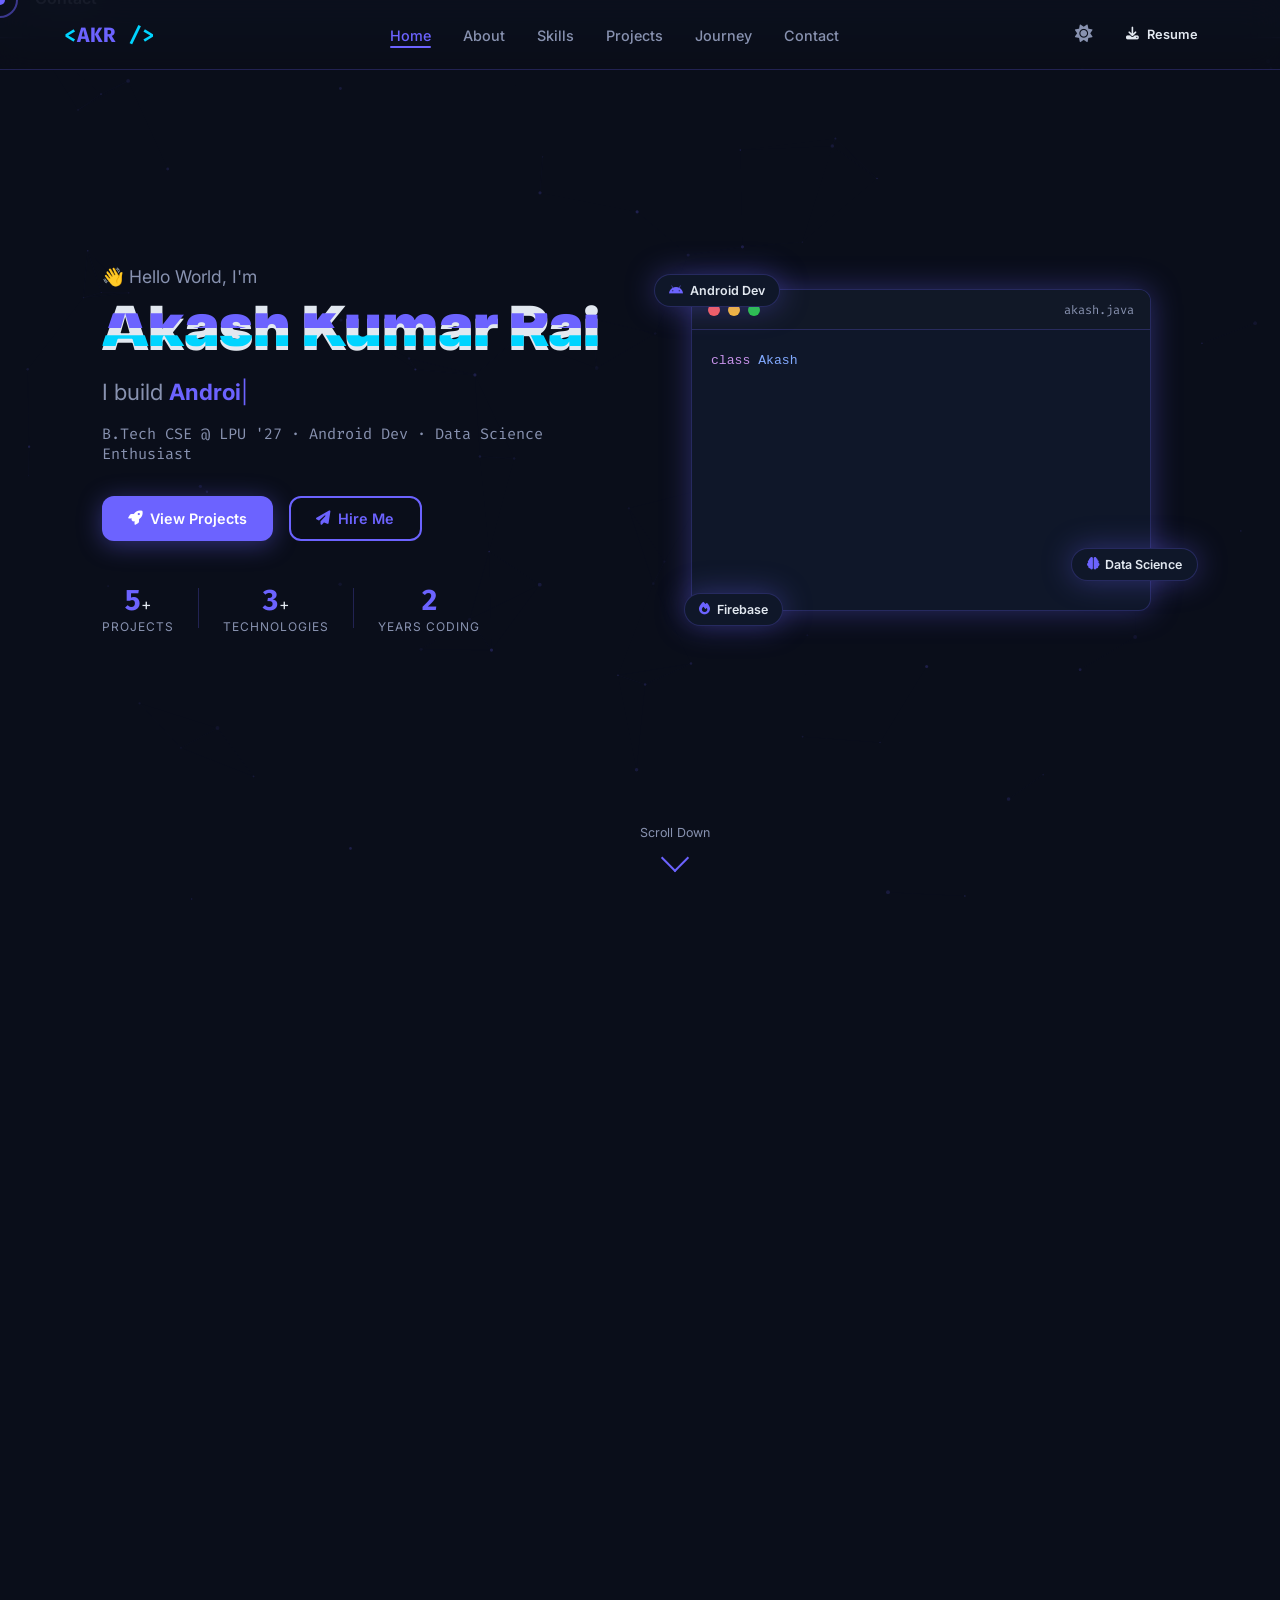
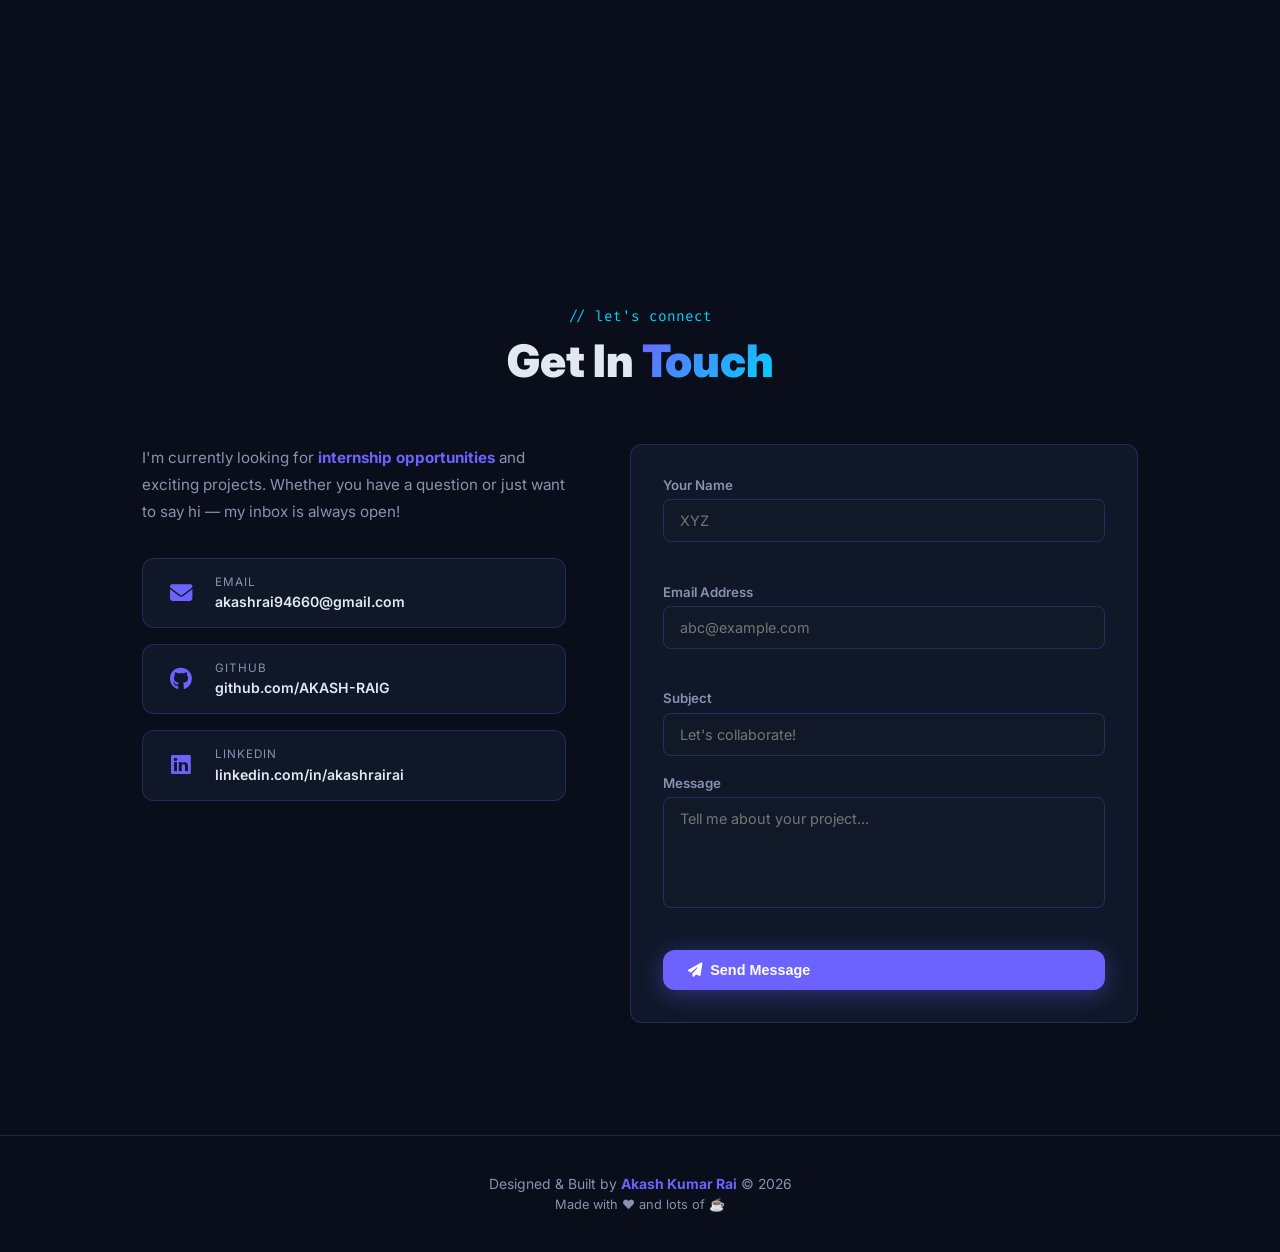
==== commit 27149175: "changes made" ====
--- a/index.html
+++ b/index.html
@@ -1,3 +1,8 @@
+<!-- <script>
+  if (!localStorage.getItem("visited")) {
+    window.location.replace("intro.html");
+  }
+</script> -->
 <!DOCTYPE html>
 <html lang="en" data-theme="dark">
 <head>
@@ -178,20 +183,20 @@
 </div>
       <div class="about-text">
         <p>
-          I'm a passionate <strong>Computer Science student</strong> at
-          Lovely Professional University (Batch 2027), diving deep into
-          <strong>Android App Development</strong> and
-          <strong>Data Science</strong>.
+           I'm a dedicated <strong>Computer Science Engineering student</strong> at
+    Lovely Professional University with a CGPA of <strong>8.39</strong>.
+    I specialize in <strong>Android development</strong> and
+    <strong>Data Science</strong>, with a strong foundation in
+    <strong>Data Structures and Algorithms</strong>.
         </p>
         <p>
-          I love turning ideas into real-world applications — from crafting
-          seamless mobile experiences with <strong>Firebase</strong> to
-          analysing data with <strong>Python</strong>. Every project is a
-          new challenge and I embrace it with curiosity.
+           I have built impactful applications like <strong>Care-Bridge</strong>,
+    a healthcare app connecting doctors and patients, and a
+    <strong>Loan Prediction Model</strong> achieving 88.7% accuracy.
         </p>
         <p>
-          When I'm not coding, I'm exploring open-source, tinkering with
-          algorithms, or levelling up on competitive programming.
+          I also worked as a <strong>Senior Reviewer at Outlier</strong>,
+    where I evaluated AI model outputs and ensured high-quality results.
         </p>
         <div class="about-pills">
           <span class="pill"><i class="fas fa-graduation-cap"></i> LPU · B.Tech CSE</span>
@@ -209,7 +214,7 @@
       <h2>Tech <span class="highlight">Stack</span></h2>
     </div>
 
-    <div class="skills-tabs">
+     <div class="skills-tabs">
       <button class="tab-btn active" data-tab="all">All</button>
       <button class="tab-btn" data-tab="languages">Languages</button>
       <button class="tab-btn" data-tab="tools">Tools & Frameworks</button>
@@ -217,7 +222,7 @@
 
     <div class="skills-grid" id="skills-grid"></div>
 
-    <div class="proficiency-bars" id="proficiency-bars"></div>
+    <div class="proficiency-bars" id="proficiency-bars"></div> 
   </section>
 
   <!-- ── PROJECTS ───────────────────────────────────────── -->
@@ -267,12 +272,12 @@
               <span class="c-value">akashrai94660@gmail.com</span>
             </div>
           </a>
-          <a href="https://github.com/akashrairai"
+          <a href="https://github.com/AKASH-RAIG"
              target="_blank" class="contact-card">
             <i class="fab fa-github"></i>
             <div>
               <span class="c-label">GitHub</span>
-              <span class="c-value">github.com/akashrairai</span>
+              <span class="c-value">github.com/AKASH-RAIG</span>
             </div>
           </a>
           <a href="https://linkedin.com/in/akashrairai"
@@ -289,12 +294,12 @@
       <form class="contact-form" id="contact-form" novalidate>
         <div class="form-group">
           <label for="cf-name">Your Name</label>
-          <input type="text" id="cf-name" placeholder="John Doe" required/>
+          <input type="text" id="cf-name" placeholder="XYZ" required/>
           <span class="form-error" id="err-name"></span>
         </div>
         <div class="form-group">
           <label for="cf-email">Email Address</label>
-          <input type="email" id="cf-email" placeholder="john@example.com" required/>
+          <input type="email" id="cf-email" placeholder="abc@example.com" required/>
           <span class="form-error" id="err-email"></span>
         </div>
         <div class="form-group">
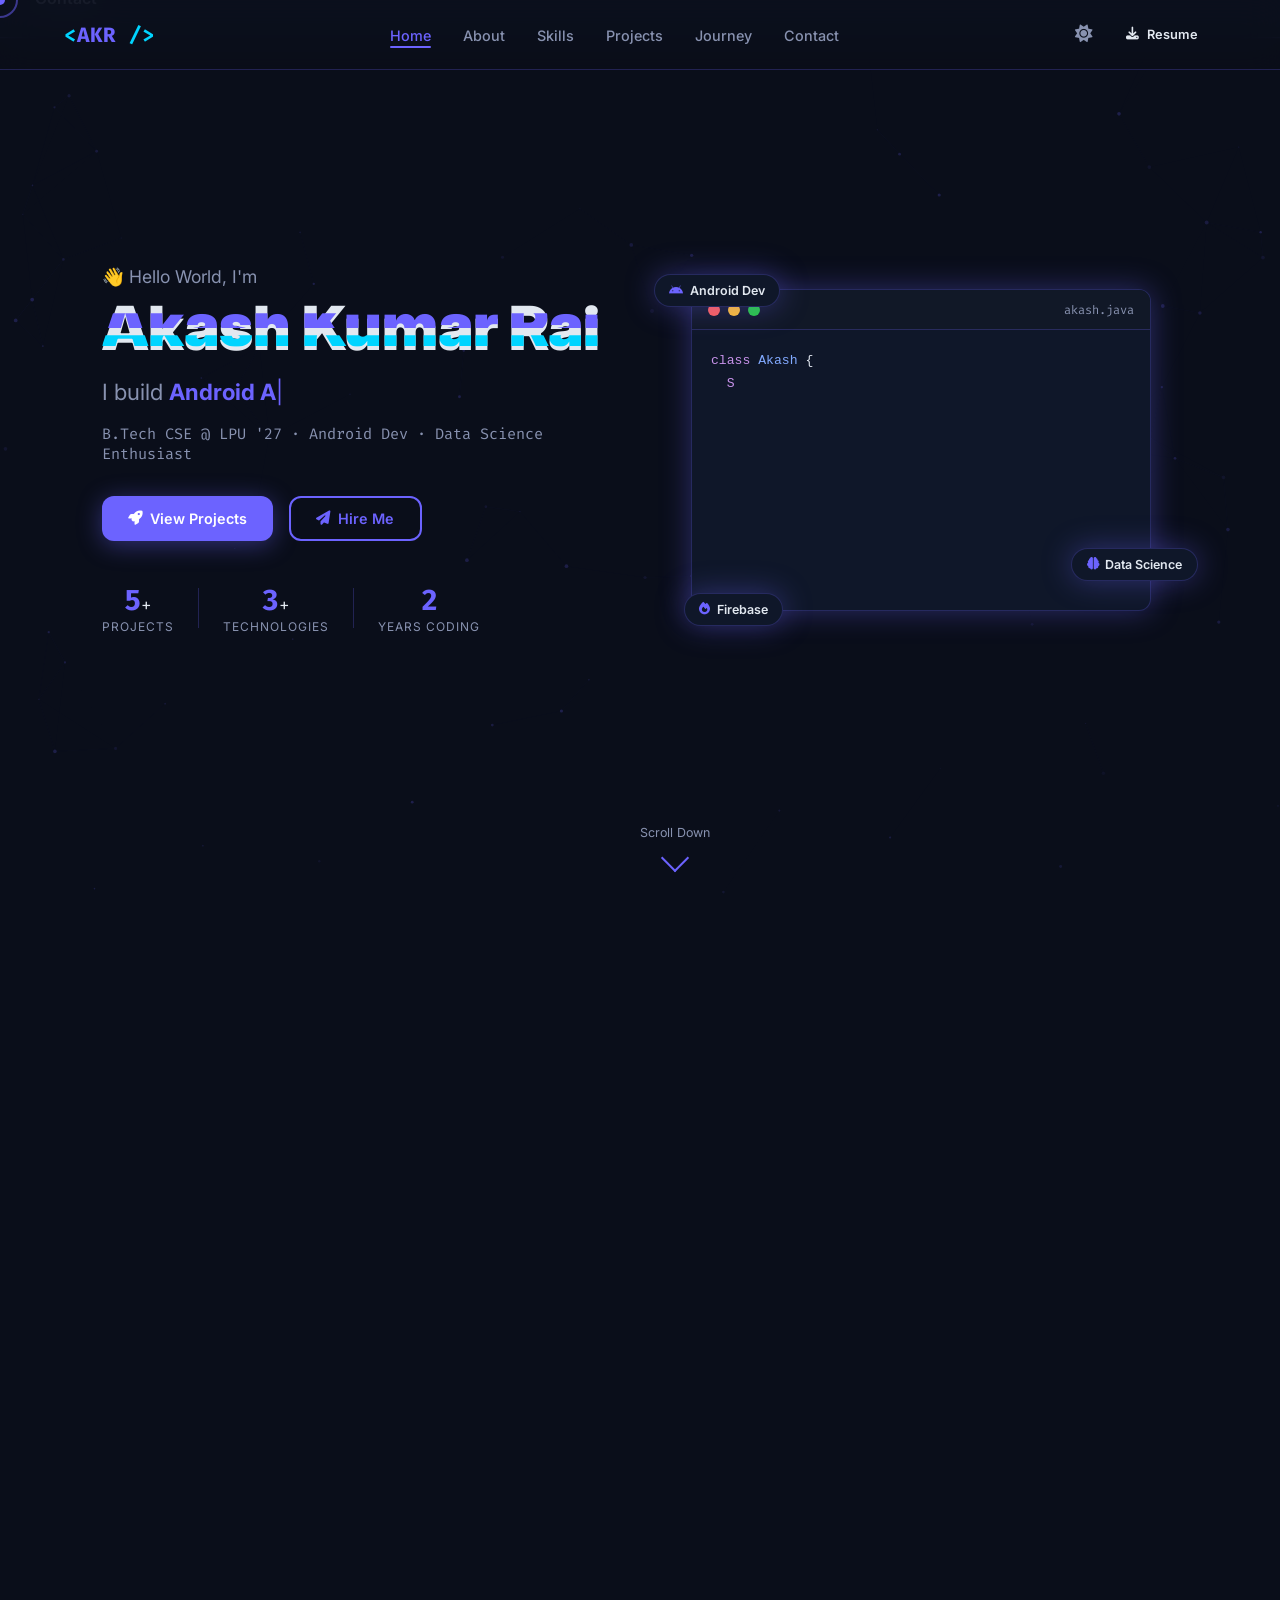
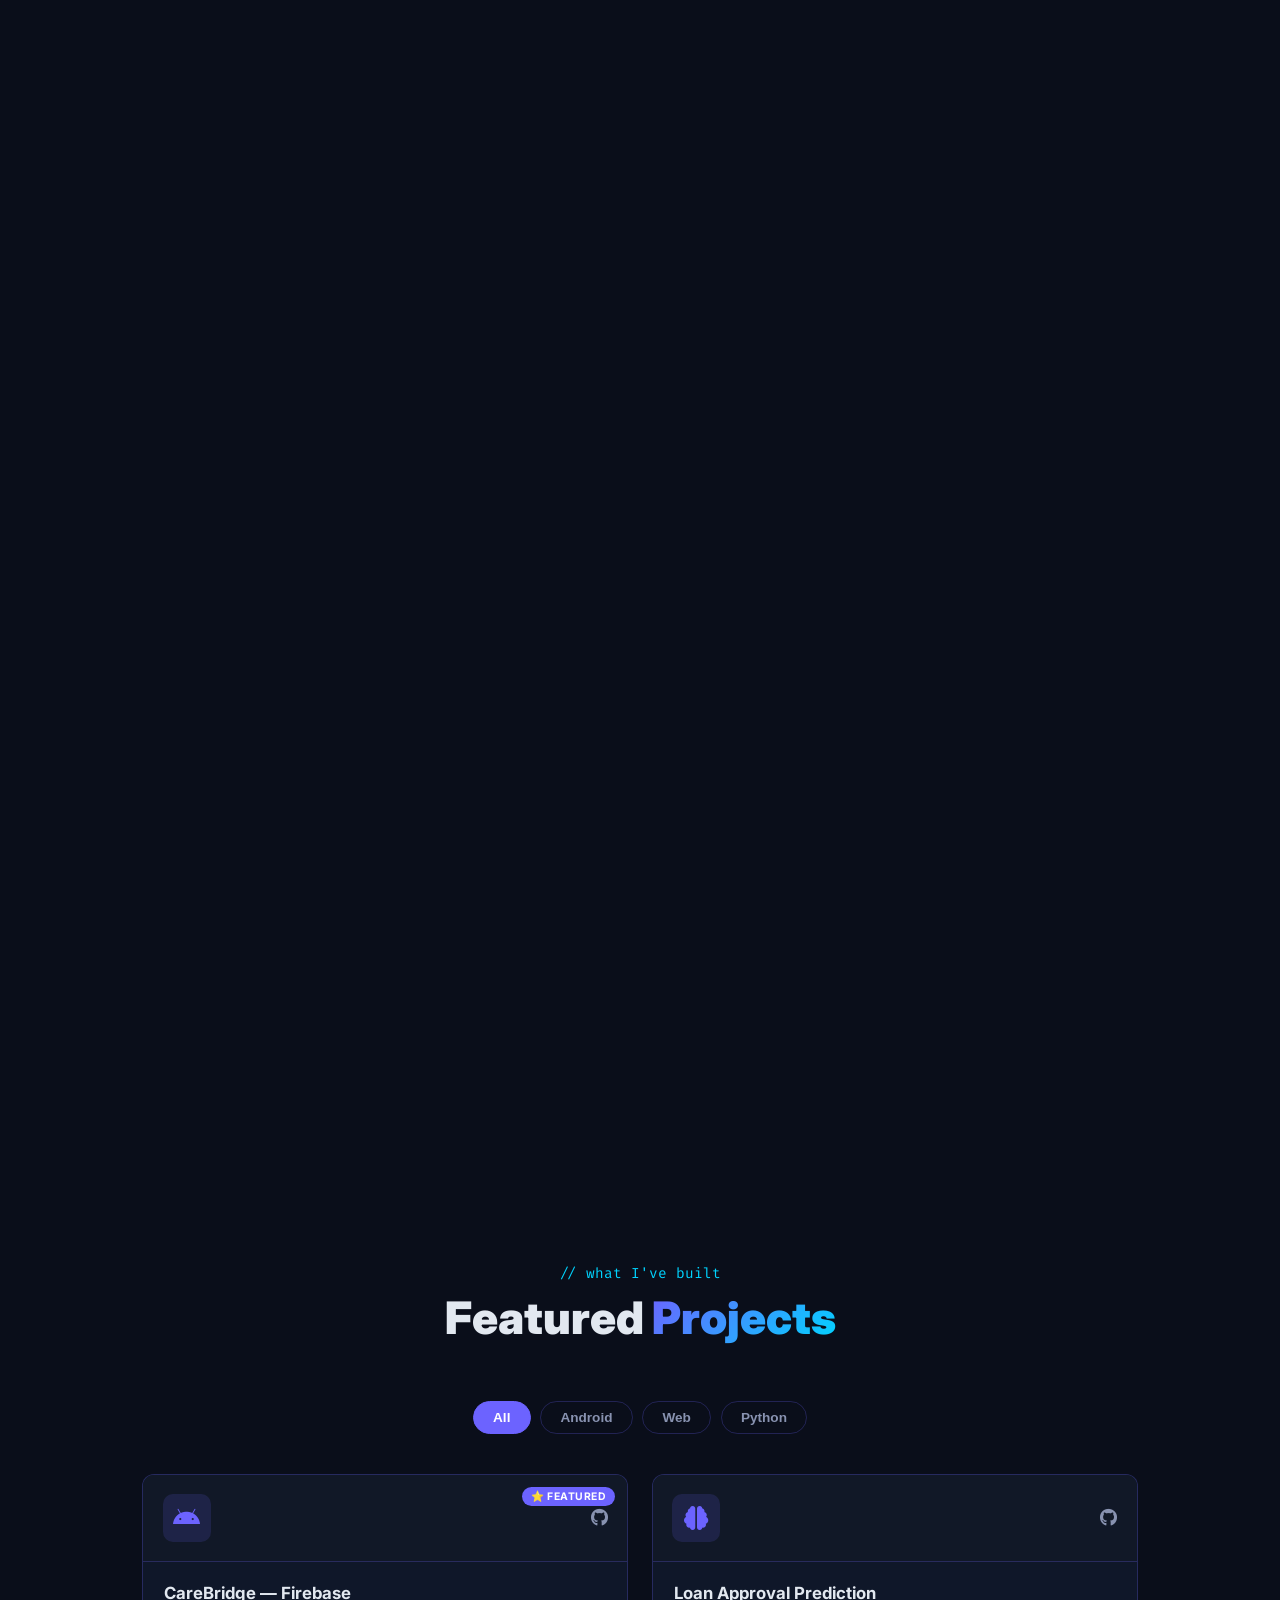
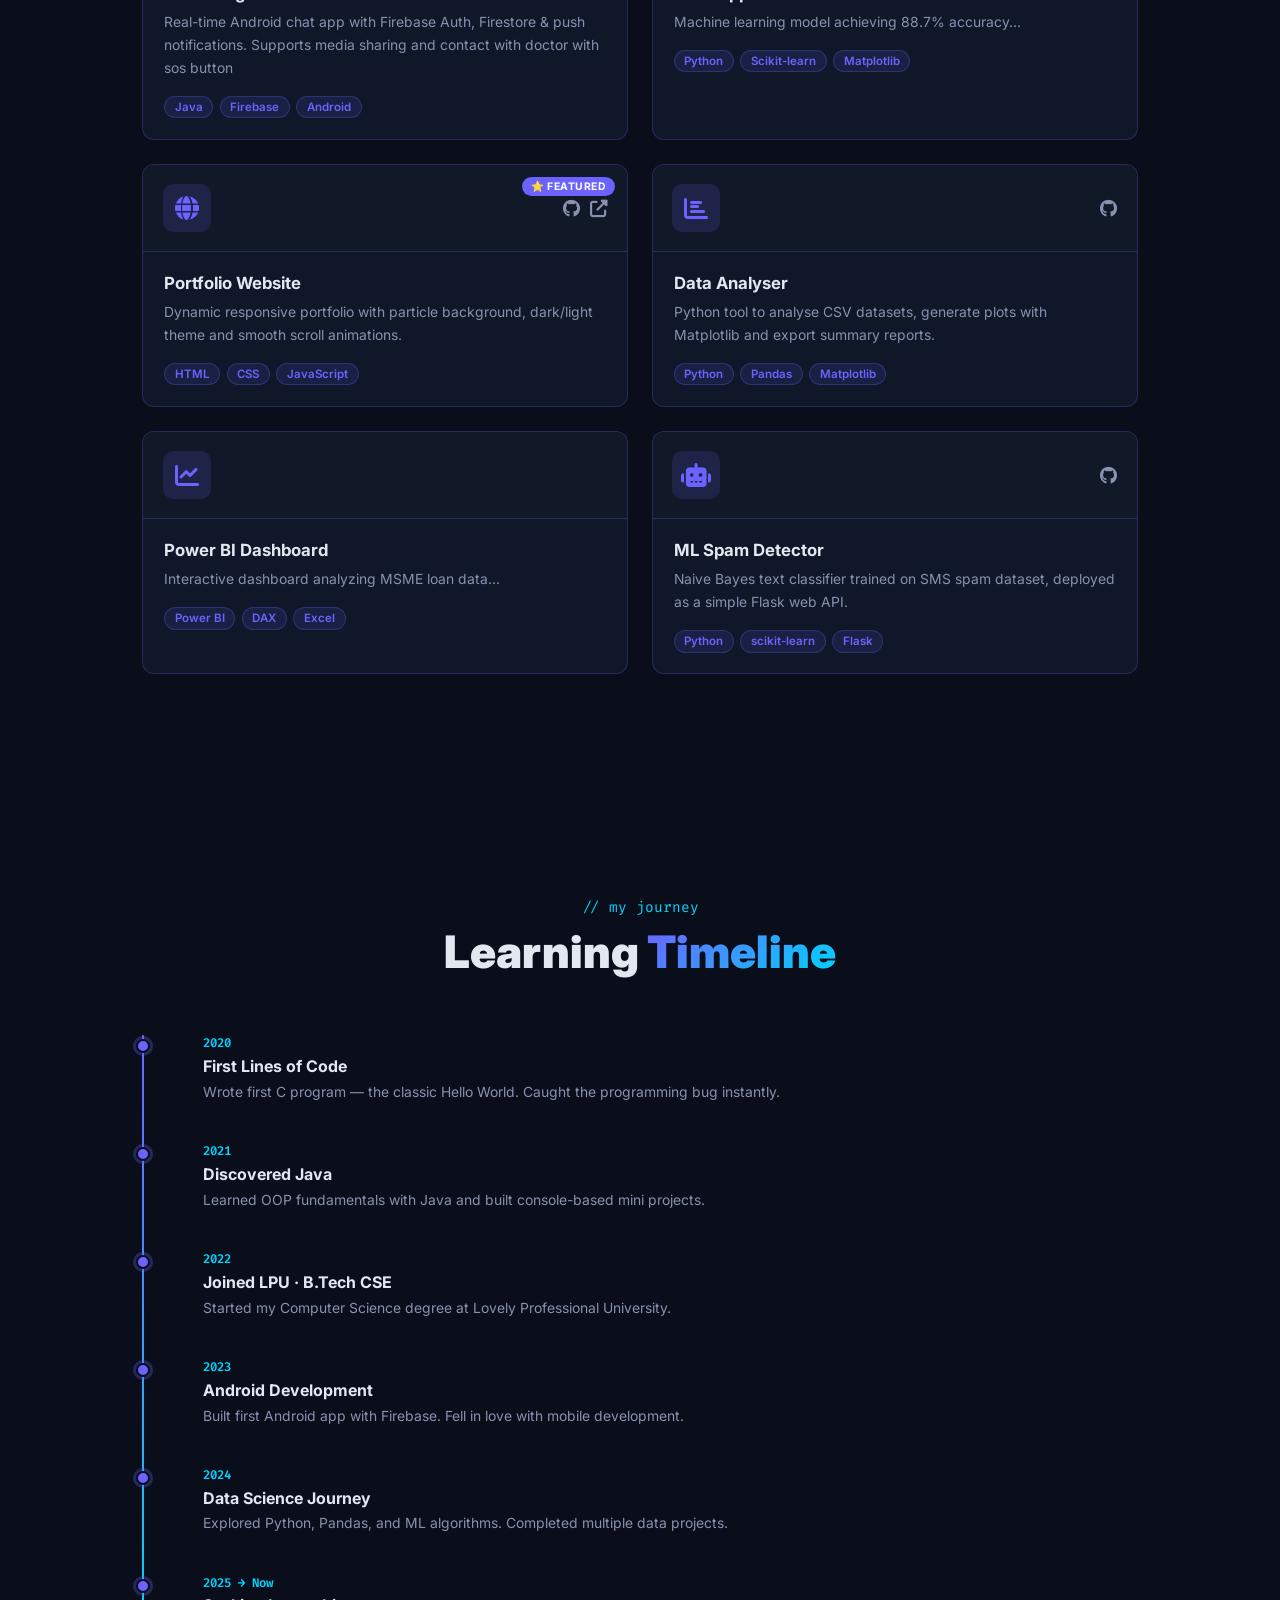
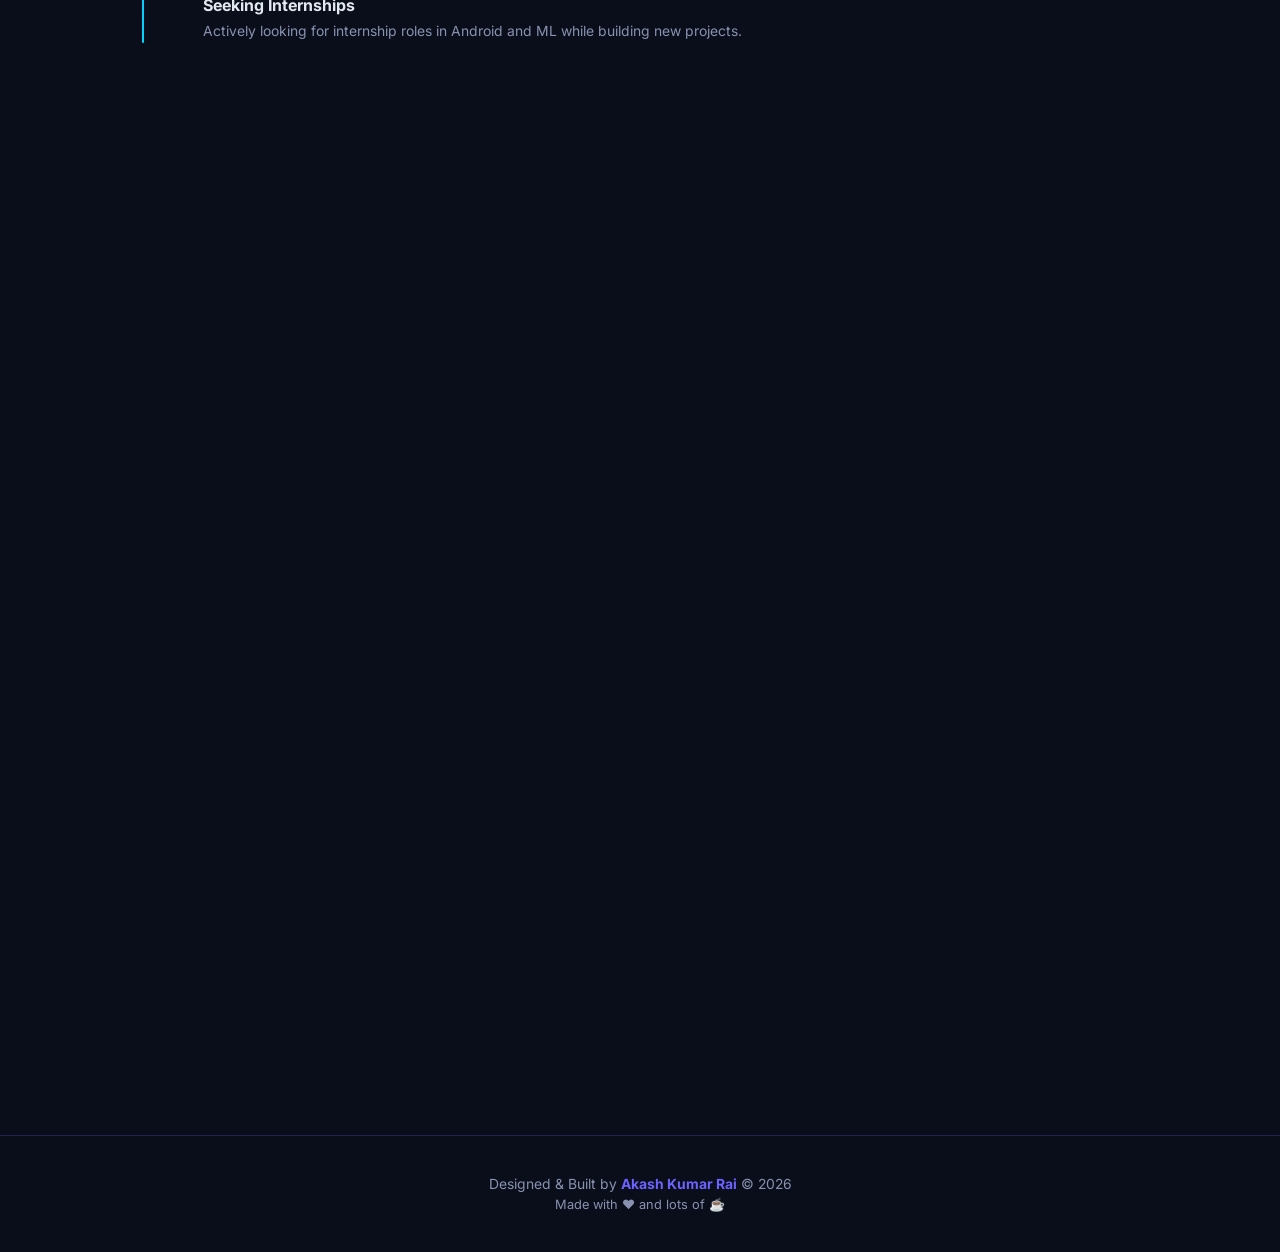
==== commit 030b3471: "resume downloaded app" ====
--- a/index.html
+++ b/index.html
@@ -47,9 +47,9 @@
       <button id="theme-toggle" aria-label="Toggle theme">
         <i class="fas fa-sun" id="theme-icon"></i>
       </button>
-      <a href="resume.pdf" download class="btn btn-sm">
-        <i class="fas fa-download"></i> Resume
-      </a>
+      <a href="resume.pdf" download="Akash_Kumar_Rai_Resume.pdf" class="btn btn-sm">
+  <i class="fas fa-download"></i> Resume
+</a>
       <button class="hamburger" id="hamburger" aria-label="Menu">
         <span></span><span></span><span></span>
       </button>
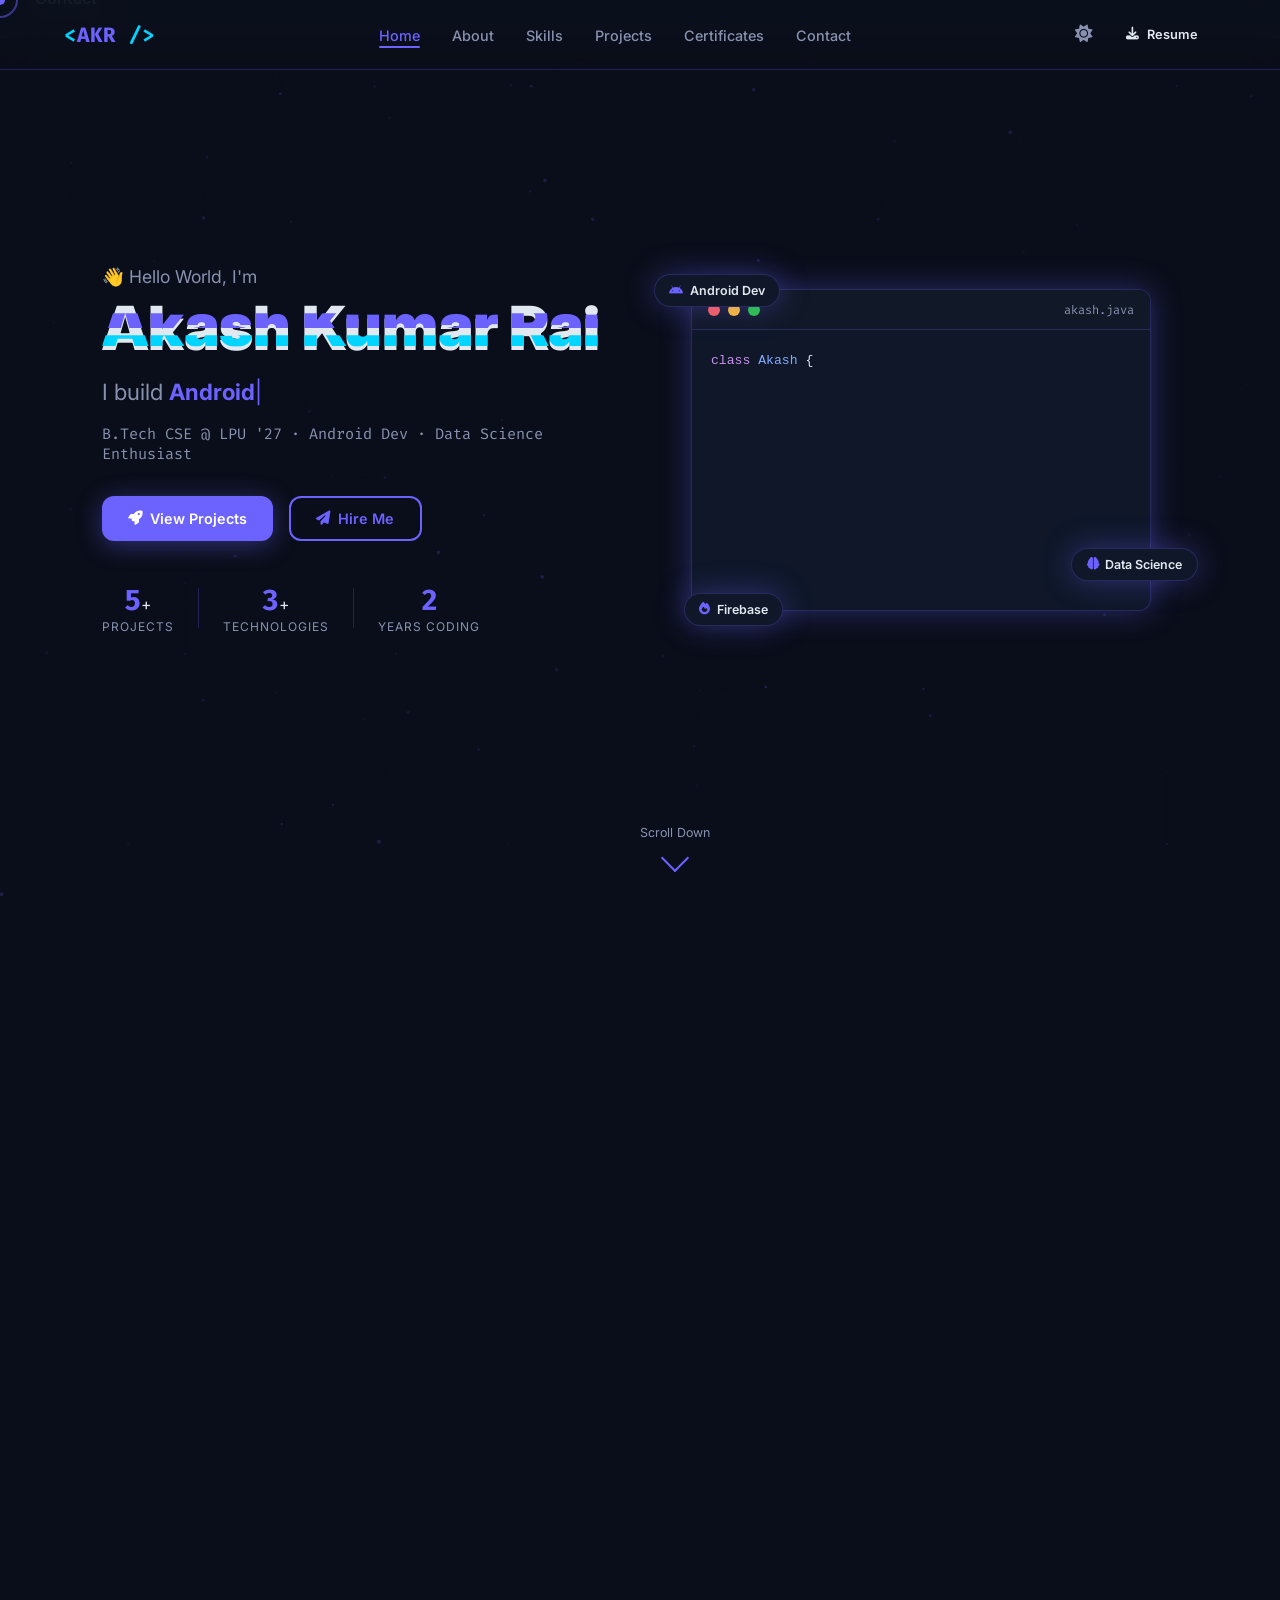
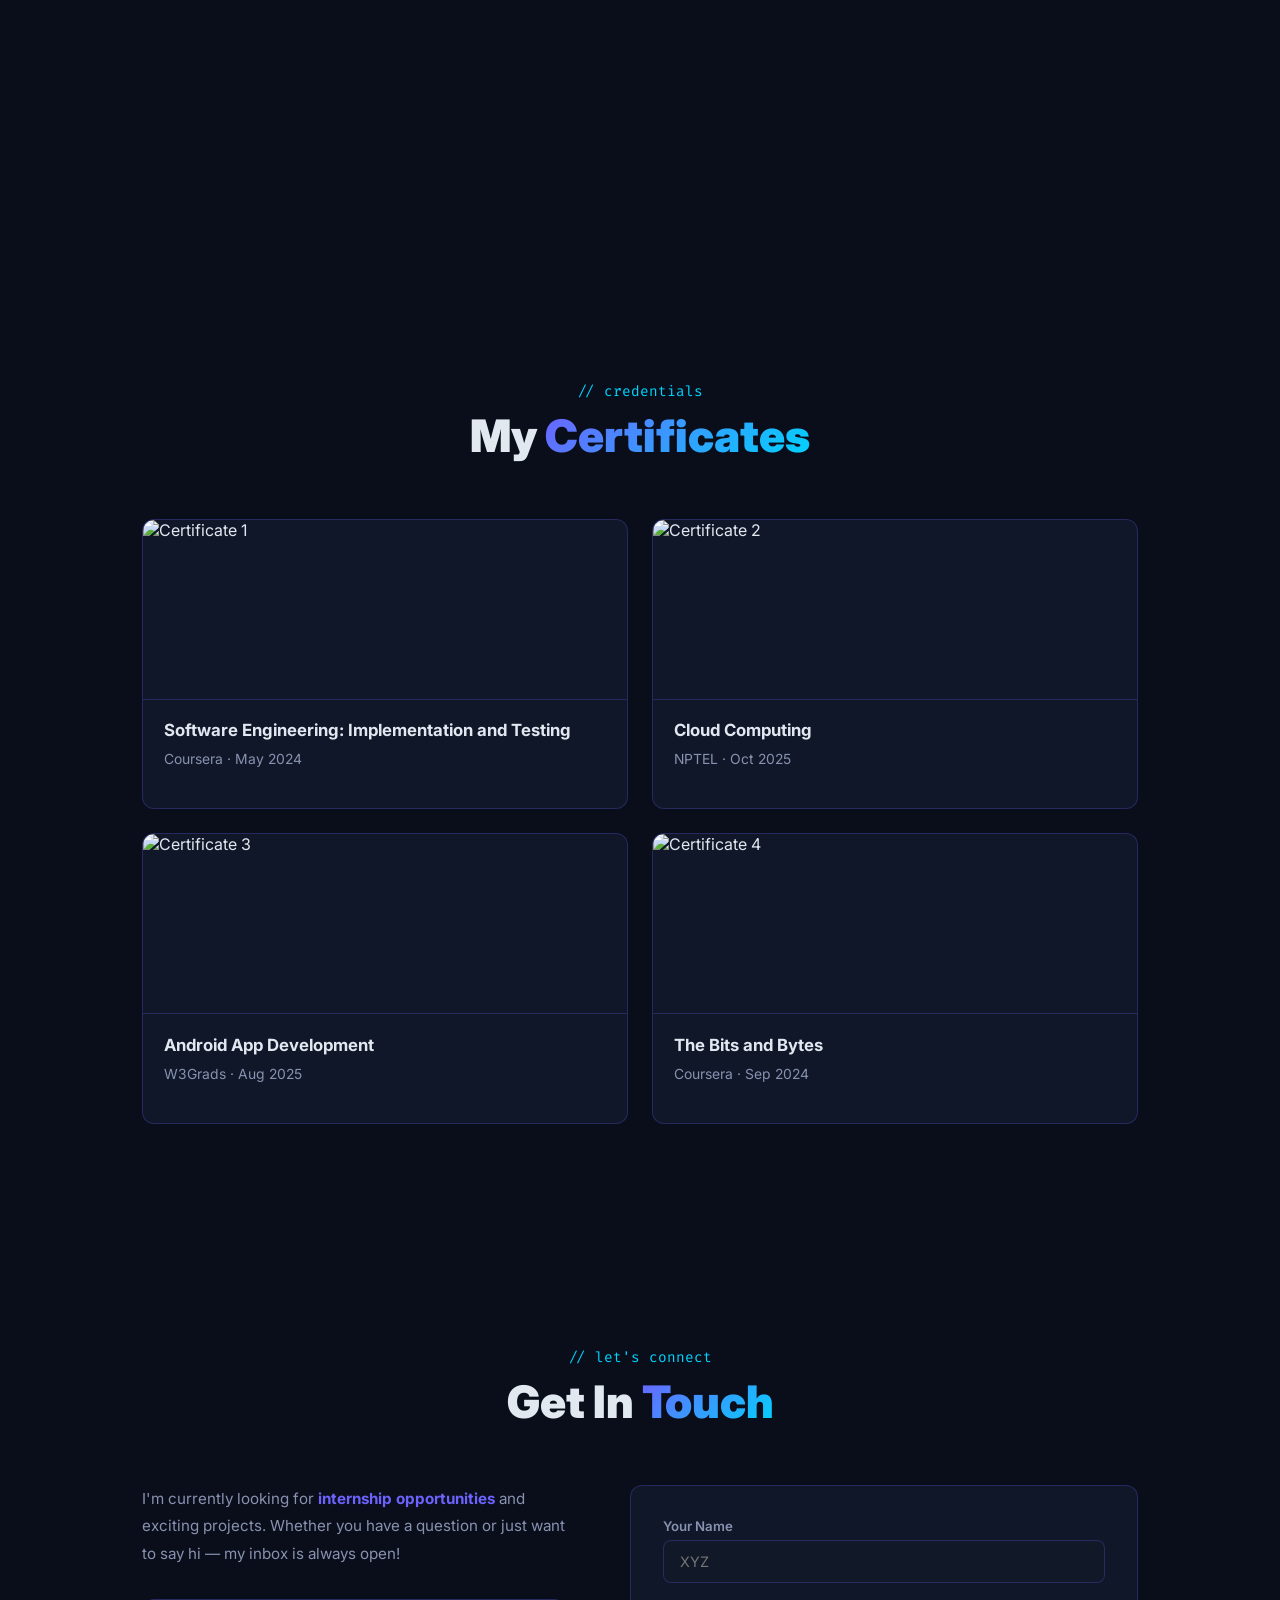
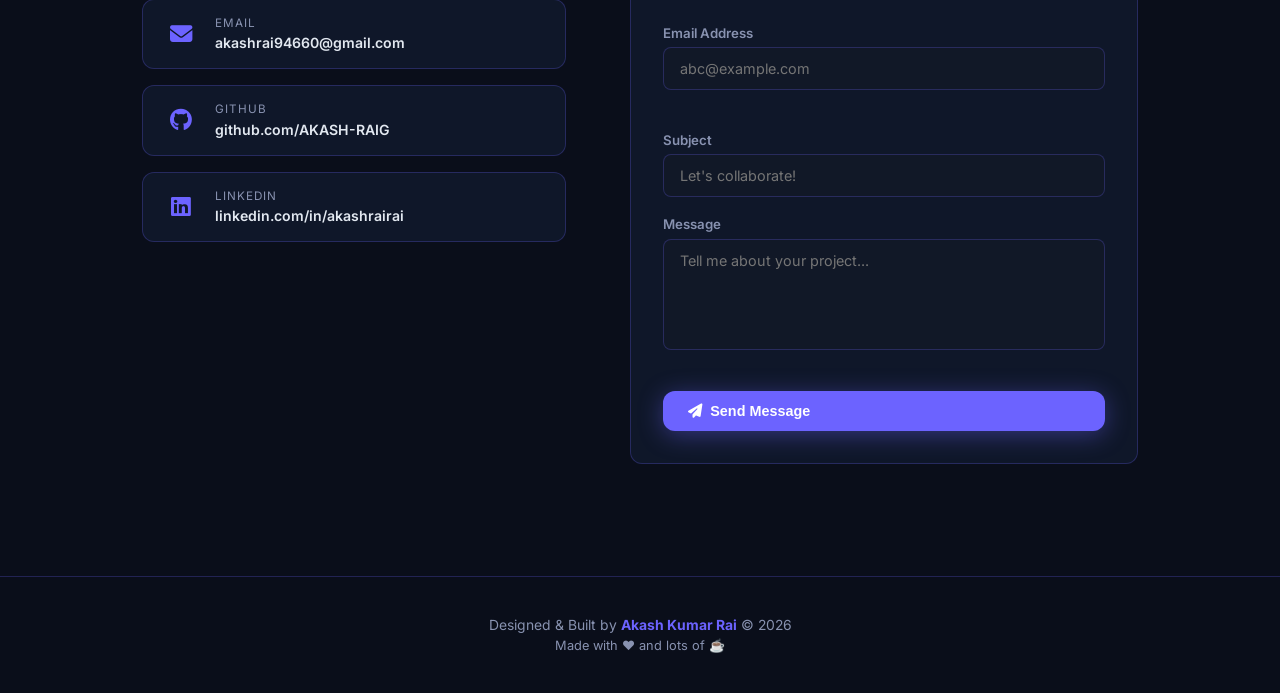
==== commit 8e800d84: "removed bar" ====
--- a/index.html
+++ b/index.html
@@ -1,8 +1,4 @@
-<!-- <script>
-  if (!localStorage.getItem("visited")) {
-    window.location.replace("intro.html");
-  }
-</script> -->
+
 <!DOCTYPE html>
 <html lang="en" data-theme="dark">
 <head>
@@ -40,7 +36,7 @@
       <li><a href="#about"    data-section="about">About</a></li>
       <li><a href="#skills"   data-section="skills">Skills</a></li>
       <li><a href="#projects" data-section="projects">Projects</a></li>
-      <li><a href="#timeline" data-section="timeline">Journey</a></li>
+      <li><a href="#certificates" data-section="certificates">Certificates</a></li>
       <li><a href="#contact"  data-section="contact">Contact</a></li>
     </ul>
     <div class="nav-right">
@@ -222,7 +218,7 @@
 
     <div class="skills-grid" id="skills-grid"></div>
 
-    <div class="proficiency-bars" id="proficiency-bars"></div> 
+    <!-- <div class="proficiency-bars" id="proficiency-bars"></div>  -->
   </section>
 
   <!-- ── PROJECTS ───────────────────────────────────────── -->
@@ -243,13 +239,61 @@
   </section>
 
   <!-- ── TIMELINE ───────────────────────────────────────── -->
-  <section id="timeline" class="reveal">
-    <div class="section-header">
-      <span class="section-tag">// my journey</span>
-      <h2>Learning <span class="highlight">Timeline</span></h2>
-    </div>
-    <div class="timeline" id="timeline-container"></div>
-  </section>
+  <!-- ── CERTIFICATES ───────────────────────────────────────── -->
+<section id="certificates" class="reveal">
+  <div class="section-header">
+    <span class="section-tag">// credentials</span>
+    <h2>My <span class="highlight">Certificates</span></h2>
+  </div>
+
+  <div class="projects-grid">
+
+    <!-- Certificate 1 -->
+    <div class="project-card">
+      <div class="certificate-img">
+        <img src="images/cert1.jpg" alt="Certificate 1">
+      </div>
+      <div class="project-body">
+        <h3 class="project-title">Software Engineering: Implementation and Testing</h3>
+        <p class="project-desc">Coursera · May 2024</p>
+      </div>
+    </div>
+
+    <!-- Certificate 2 -->
+    <div class="project-card">
+      <div class="certificate-img">
+        <img src="images/cert2.jpg" alt="Certificate 2">
+      </div>
+      <div class="project-body">
+        <h3 class="project-title">Cloud Computing</h3>
+        <p class="project-desc">NPTEL · Oct 2025</p>
+      </div>
+    </div>
+
+    <!-- Certificate 3 -->
+    <div class="project-card">
+      <div class="certificate-img">
+        <img src="images/cert3.jpg" alt="Certificate 3">
+      </div>
+      <div class="project-body">
+        <h3 class="project-title">Android App Development</h3>
+        <p class="project-desc">W3Grads · Aug 2025</p>
+      </div>
+    </div>
+
+    <!-- Certificate 4 -->
+    <div class="project-card">
+      <div class="certificate-img">
+        <img src="images/cert4.jpg" alt="Certificate 4">
+      </div>
+      <div class="project-body">
+        <h3 class="project-title">The Bits and Bytes</h3>
+        <p class="project-desc">Coursera · Sep 2024</p>
+      </div>
+    </div>
+
+  </div>
+</section>
 
   <!-- ── CONTACT ────────────────────────────────────────── -->
   <section id="contact" class="reveal">
--- a/style.css
+++ b/style.css
@@ -952,4 +952,25 @@
   .hero-name { font-size: 2rem; }
   .projects-grid { grid-template-columns: 1fr; }
   .skills-grid { grid-template-columns: repeat(3, 1fr); }
+}
+/* ═══════════════════════════════════════════════════════
+   CERTIFICATES
+═══════════════════════════════════════════════════════ */
+
+.certificate-img {
+  width: 100%;
+  height: 180px;
+  overflow: hidden;
+  border-bottom: 1px solid var(--border);
+}
+
+.certificate-img img {
+  width: 100%;
+  height: 100%;
+  object-fit: cover;
+  transition: transform var(--transition);
+}
+
+.project-card:hover .certificate-img img {
+  transform: scale(1.05);
 }
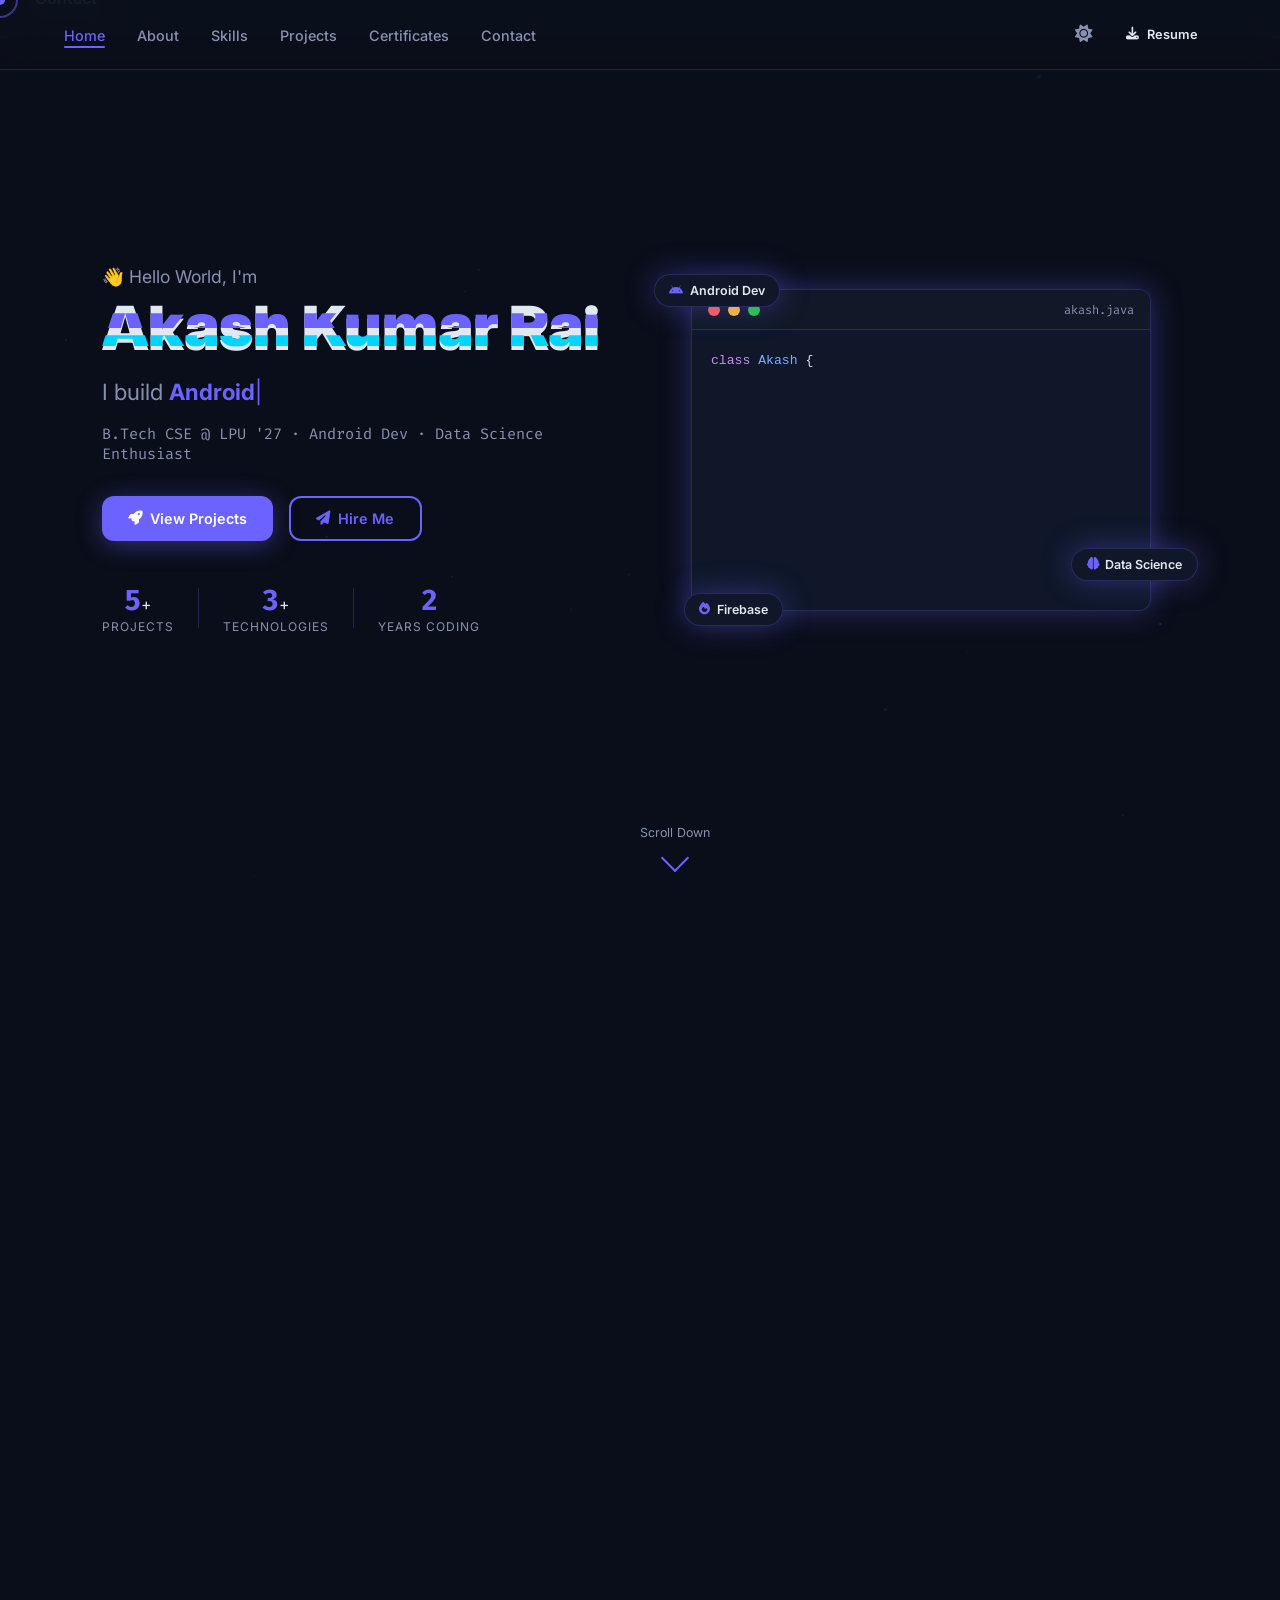
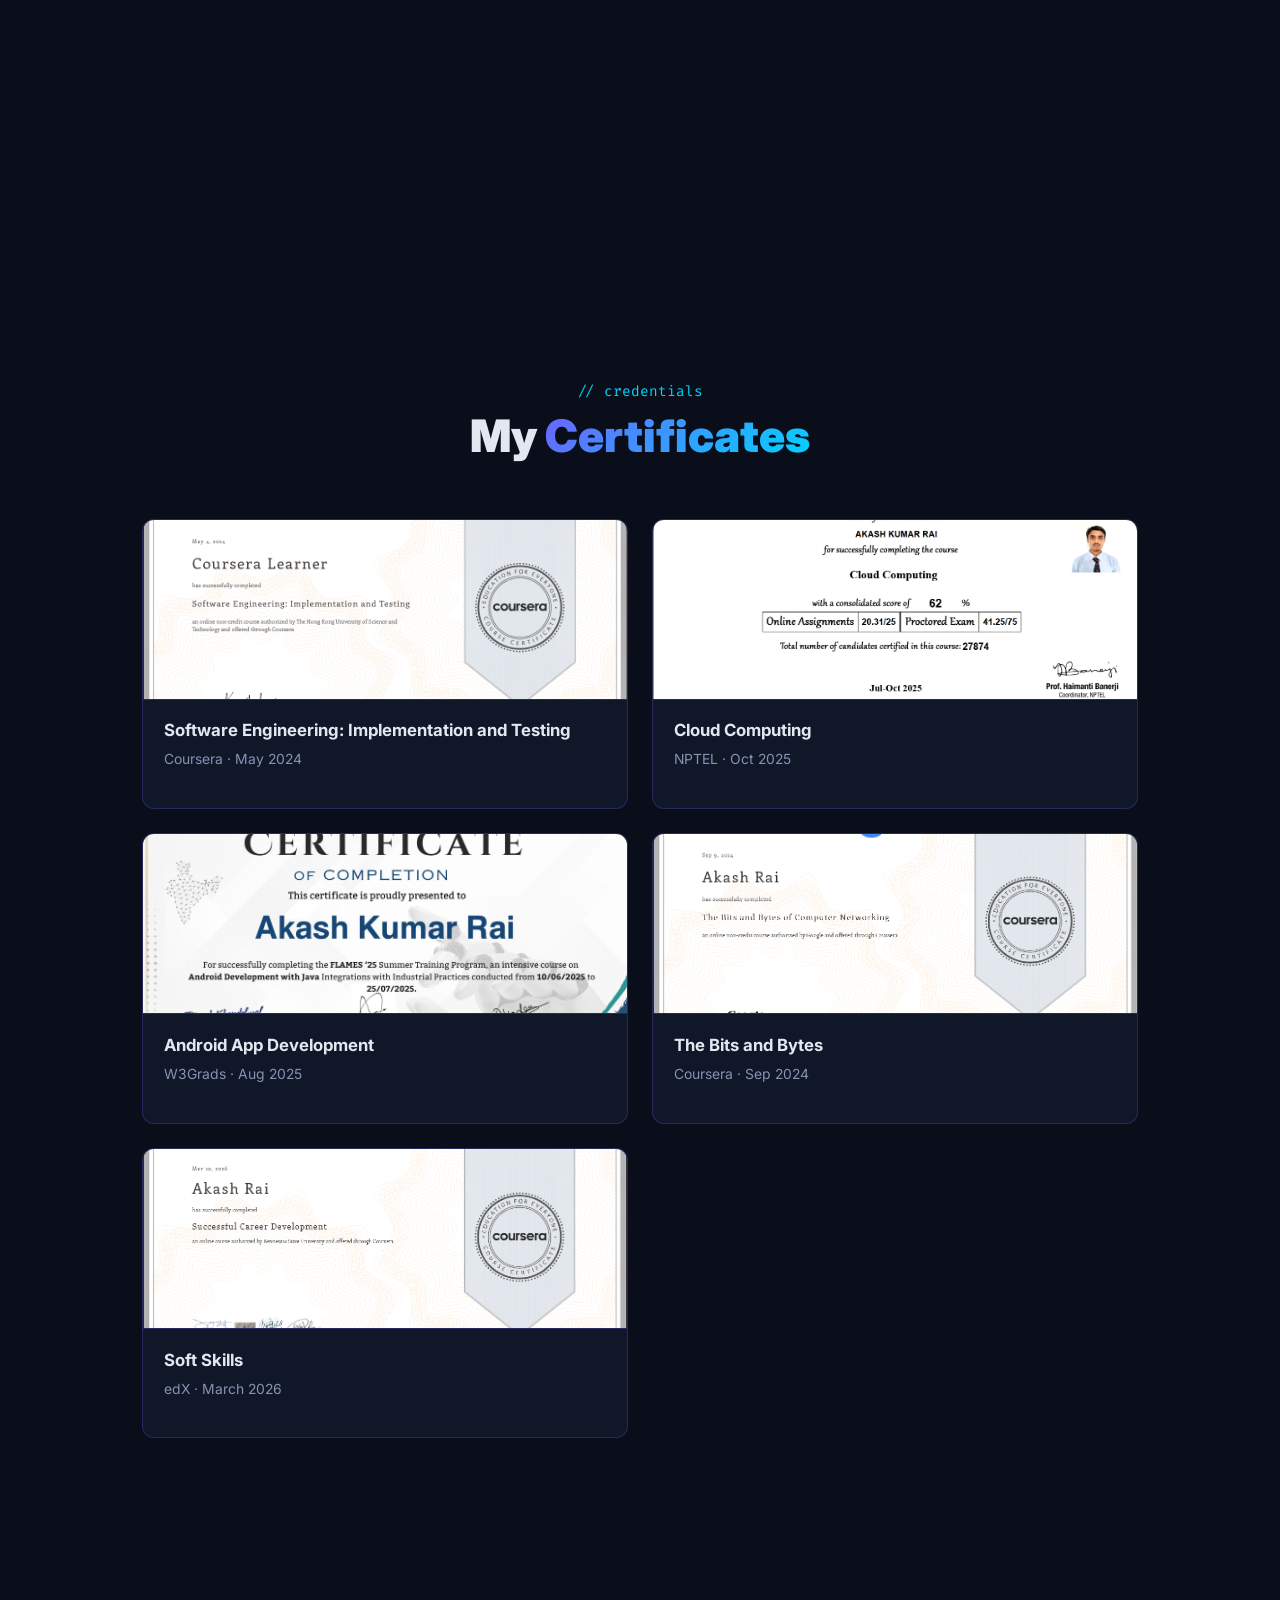
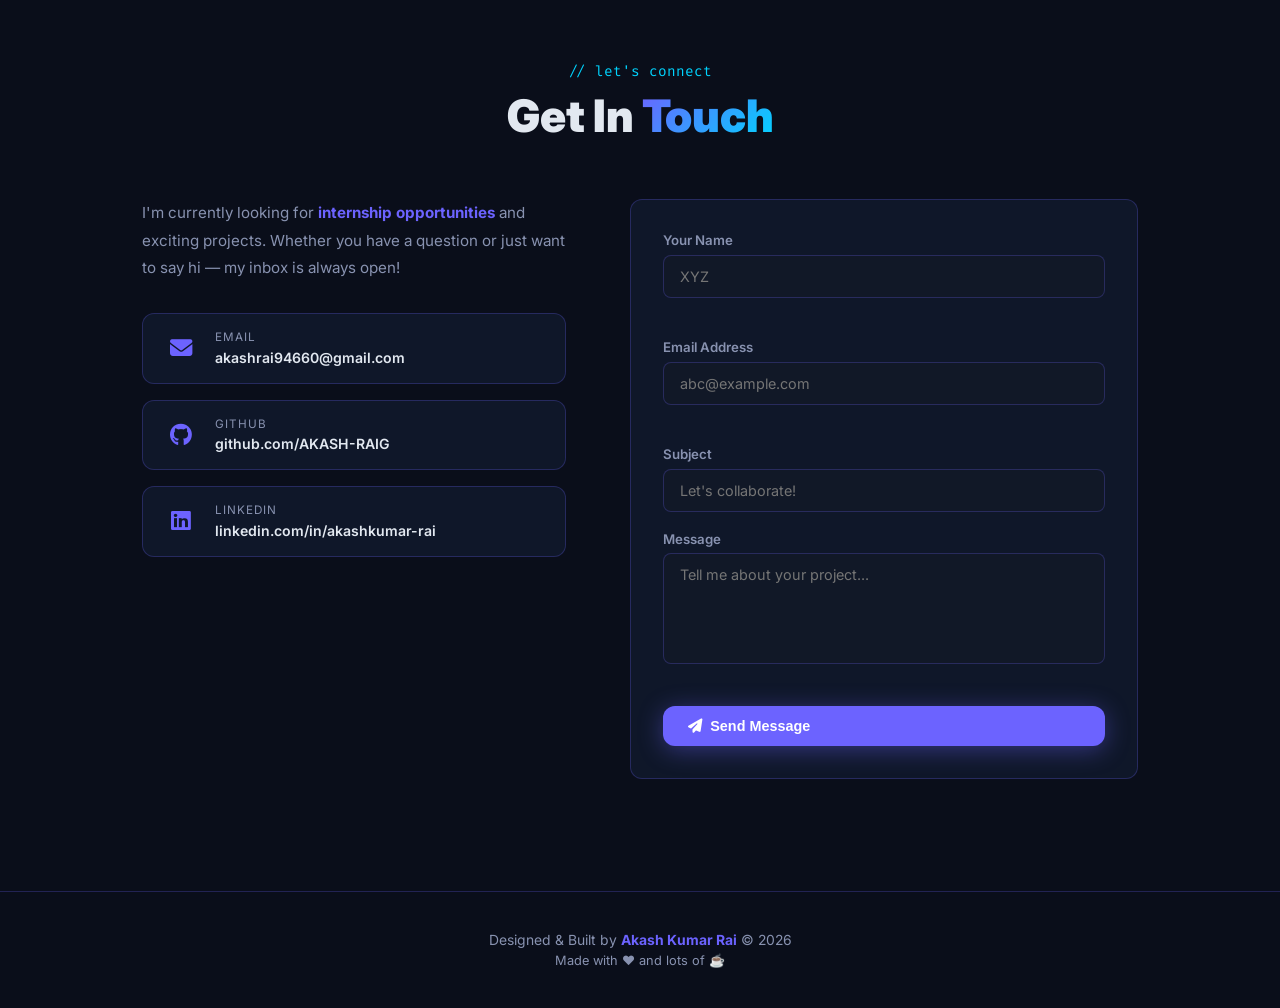
==== commit 878473db: "images added" ====
--- a/index.html
+++ b/index.html
@@ -27,10 +27,10 @@
 
   <!-- ── NAVBAR ─────────────────────────────────────────── -->
   <nav id="navbar">
-    <div class="nav-logo">
-      <span class="logo-bracket">&lt;</span>AKR
+    <!-- <div class="nav-logo">
+      <span class="logo-bracket">&lt;</span>
       <span class="logo-bracket">/&gt;</span>
-    </div>
+    </div> -->
     <ul class="nav-links">
       <li><a href="#hero"     data-section="hero">Home</a></li>
       <li><a href="#about"    data-section="about">About</a></li>
@@ -145,7 +145,7 @@
     <!-- Replace "your-photo.jpg" with your actual image file name -->
     <div class="avatar-inner">
       <img
-        src="your-photo.jpg"
+        src="cvimage.jpeg"
         alt="Akash Kumar Rai"
         class="avatar-photo"
         onerror="this.style.display='none';
@@ -251,7 +251,7 @@
     <!-- Certificate 1 -->
     <div class="project-card">
       <div class="certificate-img">
-        <img src="images/cert1.jpg" alt="Certificate 1">
+        <img src="software.png" alt="Certificate 1">
       </div>
       <div class="project-body">
         <h3 class="project-title">Software Engineering: Implementation and Testing</h3>
@@ -262,7 +262,7 @@
     <!-- Certificate 2 -->
     <div class="project-card">
       <div class="certificate-img">
-        <img src="images/cert2.jpg" alt="Certificate 2">
+        <img src="nptel.png" alt="Certificate 2">
       </div>
       <div class="project-body">
         <h3 class="project-title">Cloud Computing</h3>
@@ -273,7 +273,7 @@
     <!-- Certificate 3 -->
     <div class="project-card">
       <div class="certificate-img">
-        <img src="images/cert3.jpg" alt="Certificate 3">
+        <img src="android.jpg" alt="Certificate 3">
       </div>
       <div class="project-body">
         <h3 class="project-title">Android App Development</h3>
@@ -284,11 +284,21 @@
     <!-- Certificate 4 -->
     <div class="project-card">
       <div class="certificate-img">
-        <img src="images/cert4.jpg" alt="Certificate 4">
+        <img src="bits.png" alt="Certificate 4">
       </div>
       <div class="project-body">
         <h3 class="project-title">The Bits and Bytes</h3>
         <p class="project-desc">Coursera · Sep 2024</p>
+      </div>
+    </div>
+    <!-- Certificate 5 -->
+    <div class="project-card">
+      <div class="certificate-img">
+        <img src="soft.png" alt="Certificate 5">
+      </div>
+      <div class="project-body">
+        <h3 class="project-title">Soft Skills</h3>
+        <p class="project-desc">edX · March 2026</p>
       </div>
     </div>
 
@@ -324,12 +334,12 @@
               <span class="c-value">github.com/AKASH-RAIG</span>
             </div>
           </a>
-          <a href="https://linkedin.com/in/akashrairai"
+          <a href="https://www.linkedin.com/in/akashkumar-rai/"
              target="_blank" class="contact-card">
             <i class="fab fa-linkedin"></i>
             <div>
               <span class="c-label">LinkedIn</span>
-              <span class="c-value">linkedin.com/in/akashrairai</span>
+              <span class="c-value">linkedin.com/in/akashkumar-rai</span>
             </div>
           </a>
         </div>
--- a/style.css
+++ b/style.css
@@ -512,13 +512,13 @@
   padding: 3px;
   display: flex; align-items: center; justify-content: center;
 }
-.avatar-inner {
+/* .avatar-inner {
   width: 100%; height: 100%;
   border-radius: 50%;
   background: var(--bg-card);
   display: flex; align-items: center; justify-content: center;
   color: var(--accent);
-}
+} */
 
 .avatar-orbit {
   position: absolute;
@@ -973,4 +973,35 @@
 
 .project-card:hover .certificate-img img {
   transform: scale(1.05);
+}
+/* Fix avatar image shape */
+.avatar-ring {
+  width: 200px;
+  height: 200px;
+  border-radius: 50%;
+  background: linear-gradient(135deg, var(--accent), var(--accent-2));
+  padding: 3px;
+  display: flex;
+  align-items: center;
+  justify-content: center;
+}
+
+/* 🔥 FIXED INNER CIRCLE */
+.avatar-inner {
+  width: 100%;
+  height: 100%;
+  border-radius: 50%;
+  overflow: hidden;
+  position: relative;
+  background: var(--bg-card);
+}
+
+/* 🔥 FORCE PERFECT FIT */
+.avatar-photo {
+  position: absolute;
+  width: 100%;
+  height: 100%;
+  object-fit: cover;
+  object-position: center 20%; /* 🔥 adjust face */
+  border-radius: 50%;
 }
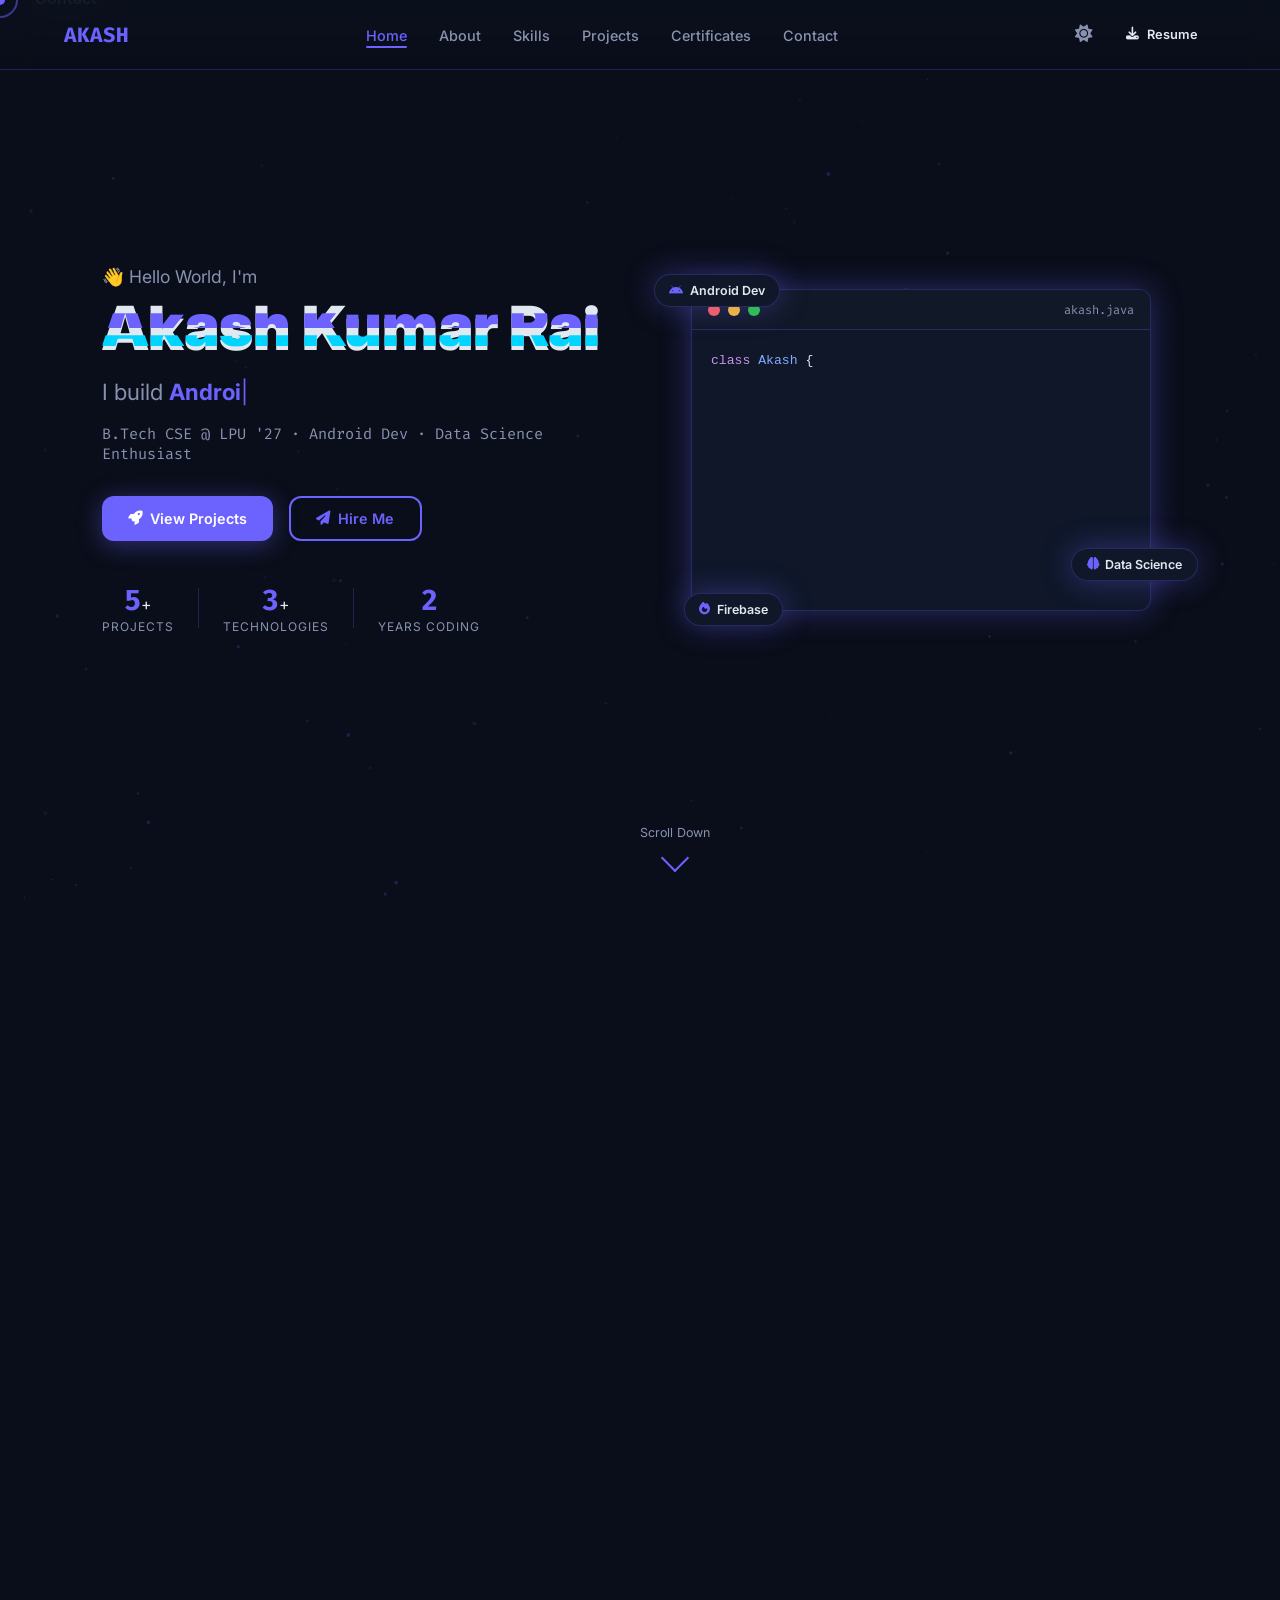
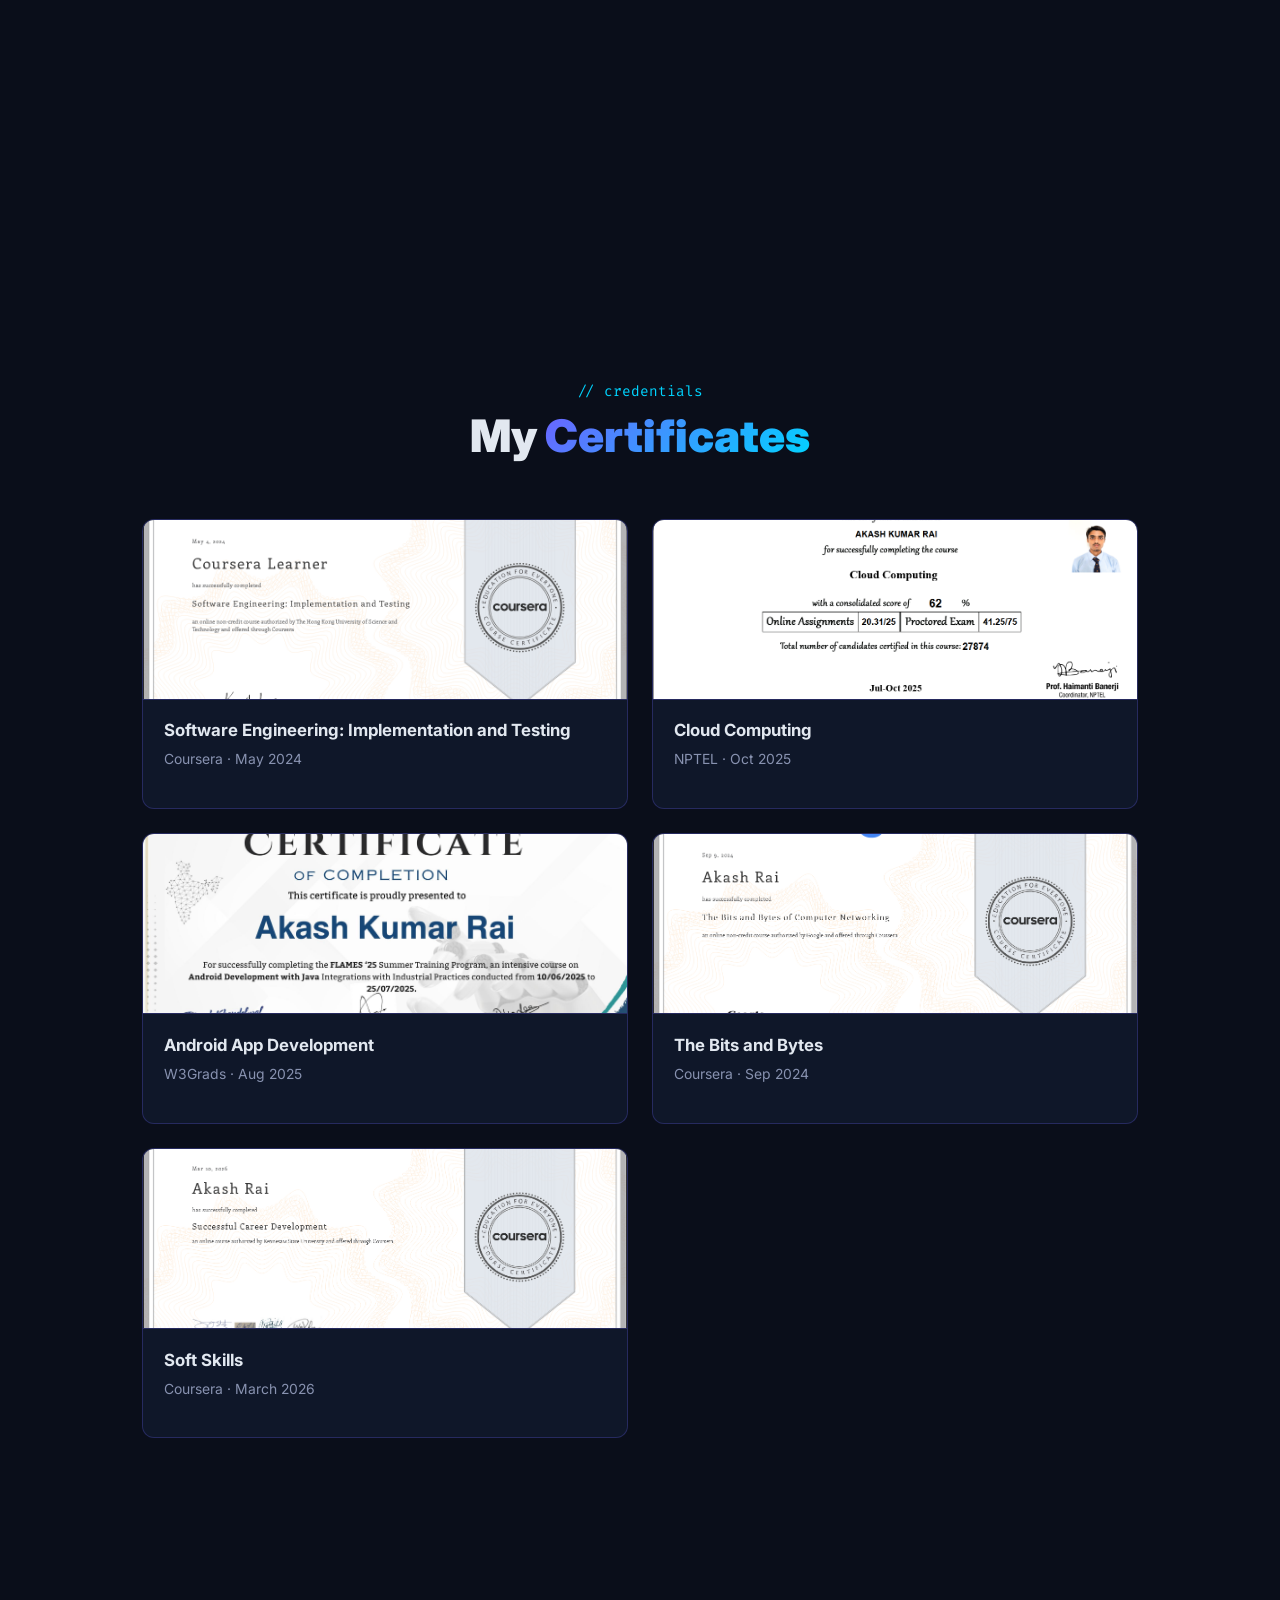
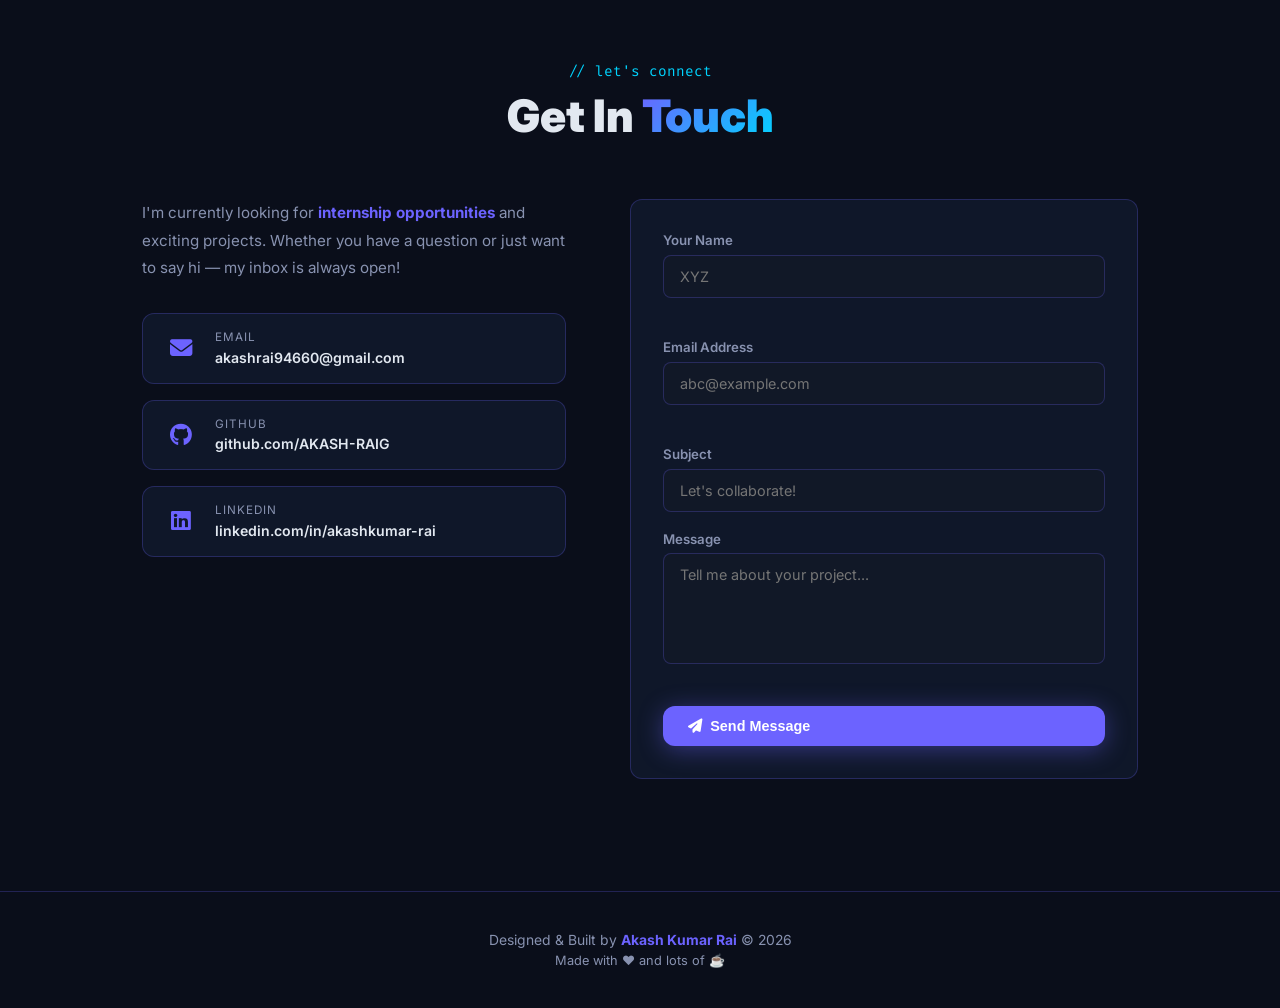
==== commit c7202c65: "image started opening" ====
--- a/index.html
+++ b/index.html
@@ -31,6 +31,7 @@
       <span class="logo-bracket">&lt;</span>
       <span class="logo-bracket">/&gt;</span>
     </div> -->
+      <h1 class="nav-logo">AKASH</h1>
     <ul class="nav-links">
       <li><a href="#hero"     data-section="hero">Home</a></li>
       <li><a href="#about"    data-section="about">About</a></li>
@@ -298,7 +299,7 @@
       </div>
       <div class="project-body">
         <h3 class="project-title">Soft Skills</h3>
-        <p class="project-desc">edX · March 2026</p>
+        <p class="project-desc">Coursera · March 2026</p>
       </div>
     </div>
 
@@ -394,5 +395,10 @@
   </button>
 
   <script src="script.js"></script>
+  <!-- IMAGE MODAL -->
+<div id="image-modal">
+  <span id="close-modal">&times;</span>
+  <img id="modal-img" src="">
+</div>
 </body>
 </html>
--- a/style.css
+++ b/style.css
@@ -1004,4 +1004,38 @@
   object-fit: cover;
   object-position: center 20%; /* 🔥 adjust face */
   border-radius: 50%;
+}
+/* IMAGE MODAL */
+#image-modal {
+  position: fixed;
+  inset: 0;
+  background: rgba(0,0,0,0.9);
+  display: flex;
+  align-items: center;
+  justify-content: center;
+  z-index: 99999;
+  opacity: 0;
+  visibility: hidden;
+  transition: 0.3s;
+}
+
+#image-modal.active {
+  opacity: 1;
+  visibility: visible;
+}
+
+#modal-img {
+  max-width: 90%;
+  max-height: 85%;
+  border-radius: 10px;
+  box-shadow: 0 0 30px rgba(0,0,0,0.5);
+}
+
+#close-modal {
+  position: absolute;
+  top: 20px;
+  right: 30px;
+  font-size: 40px;
+  color: white;
+  cursor: pointer;
 }
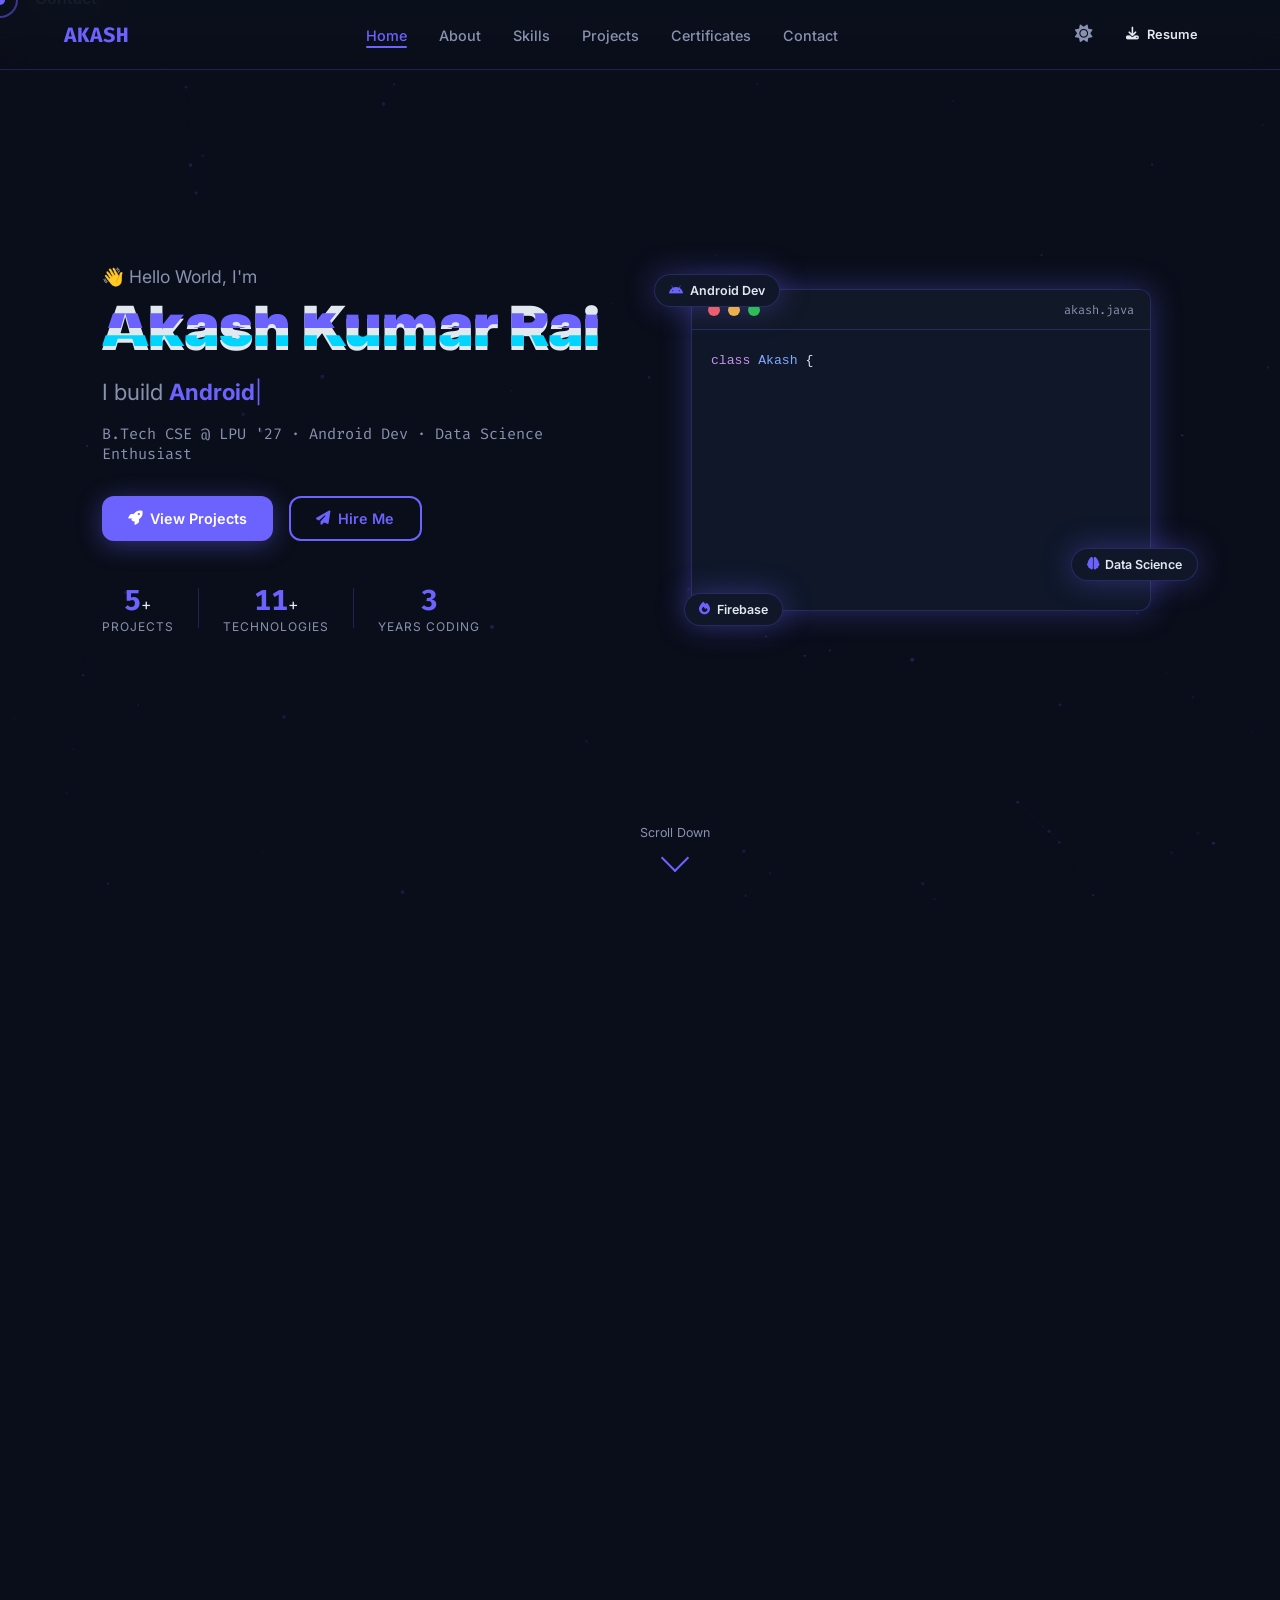
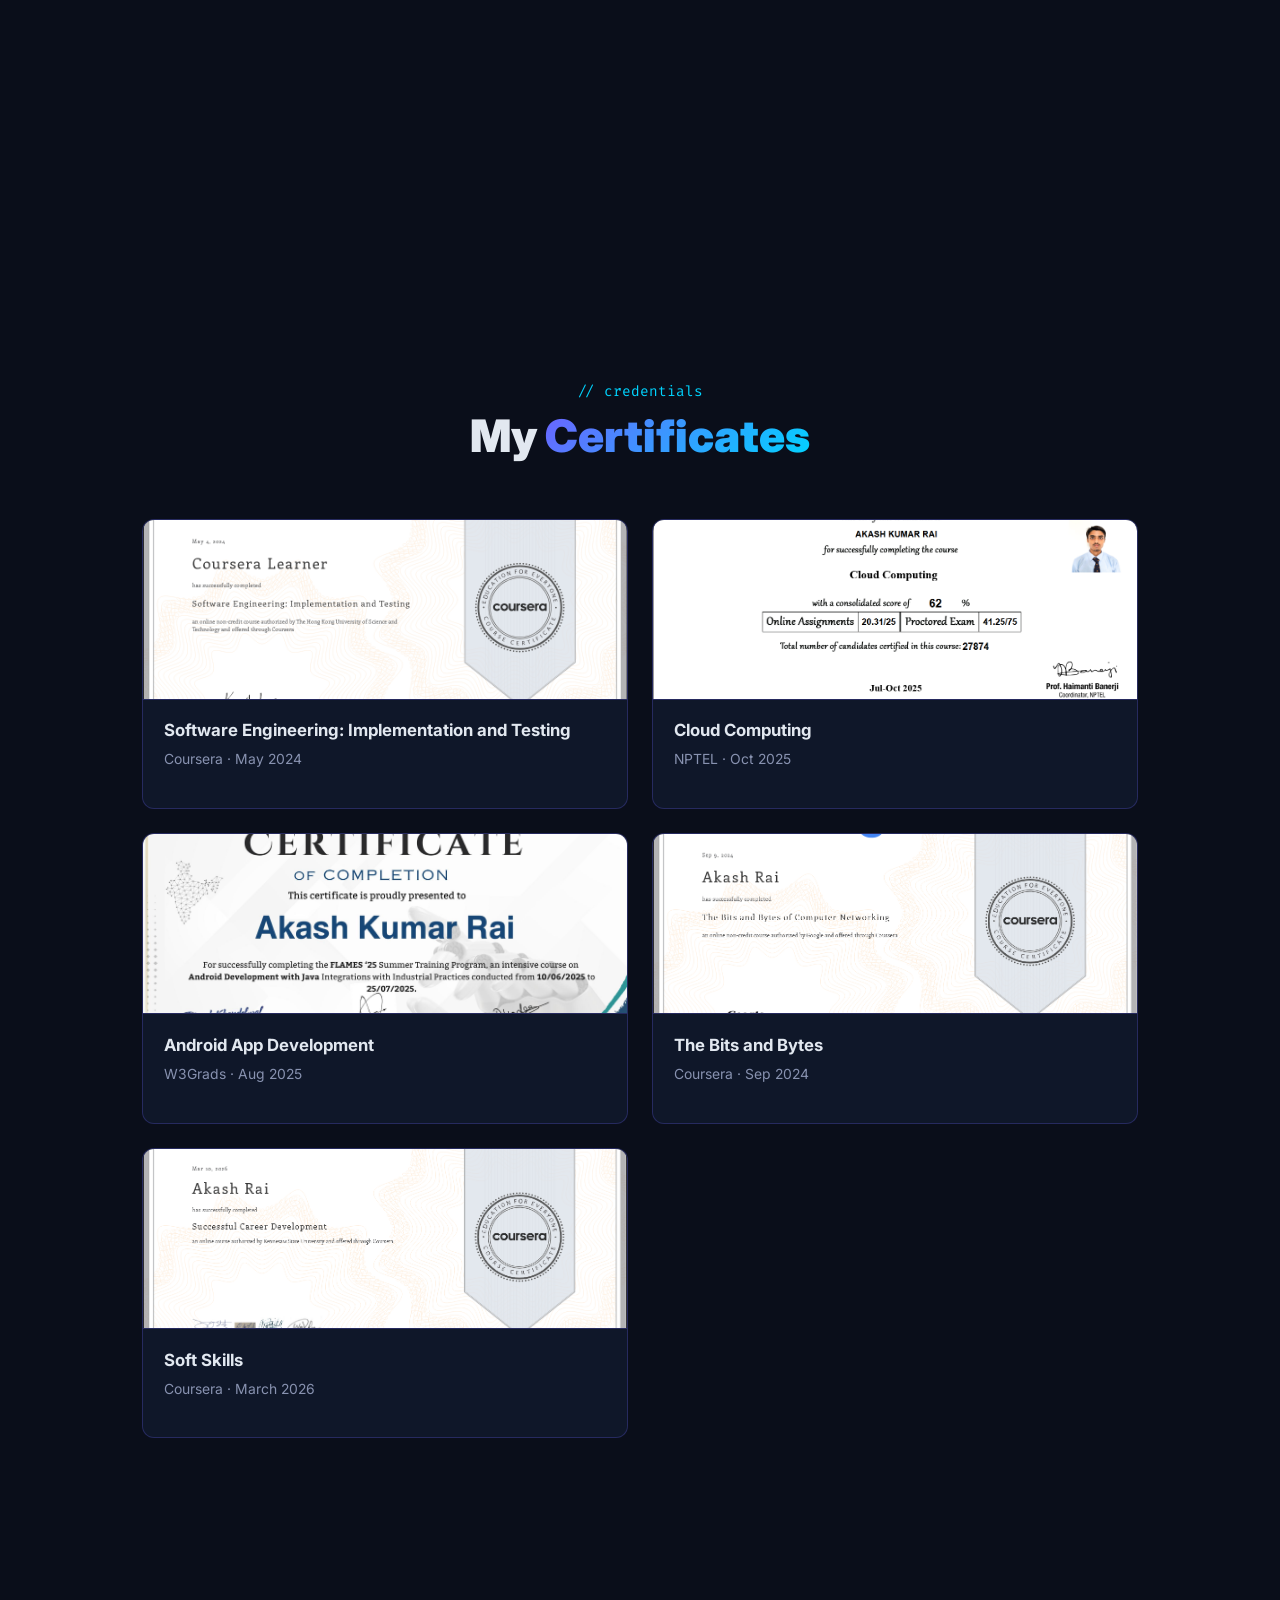
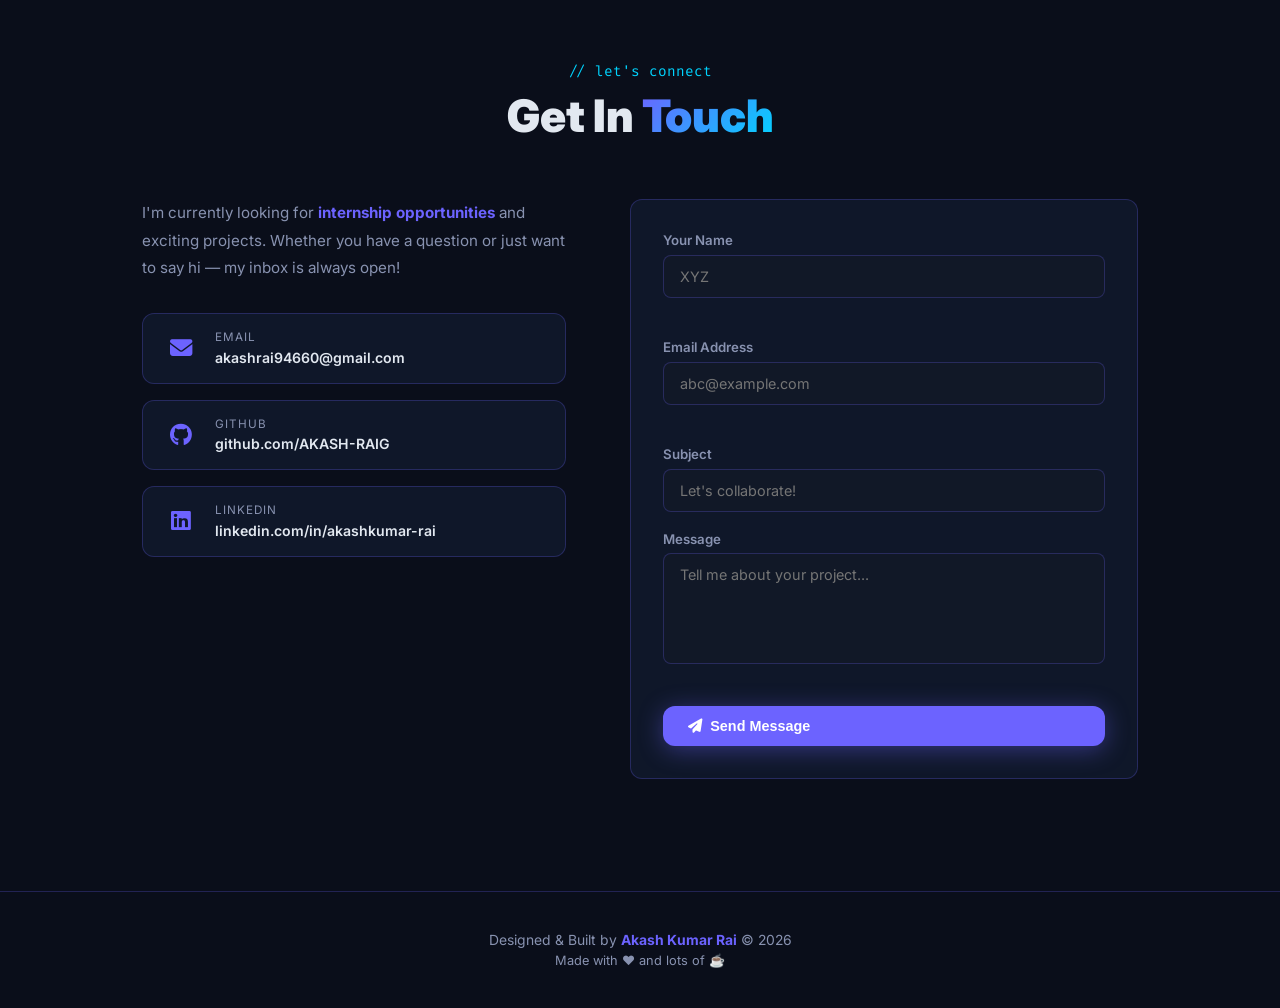
==== commit 95e03508: "changed year of coding" ====
--- a/index.html
+++ b/index.html
@@ -94,12 +94,12 @@
         </div>
         <div class="stat-divider"></div>
         <div class="stat">
-          <span class="stat-num" data-target="3">0</span>+
+          <span class="stat-num" data-target="11">0</span>+
           <span class="stat-label">Technologies</span>
         </div>
         <div class="stat-divider"></div>
         <div class="stat">
-          <span class="stat-num" data-target="2">0</span>
+          <span class="stat-num" data-target="3">0</span>
           <span class="stat-label">Years Coding</span>
         </div>
       </div>
